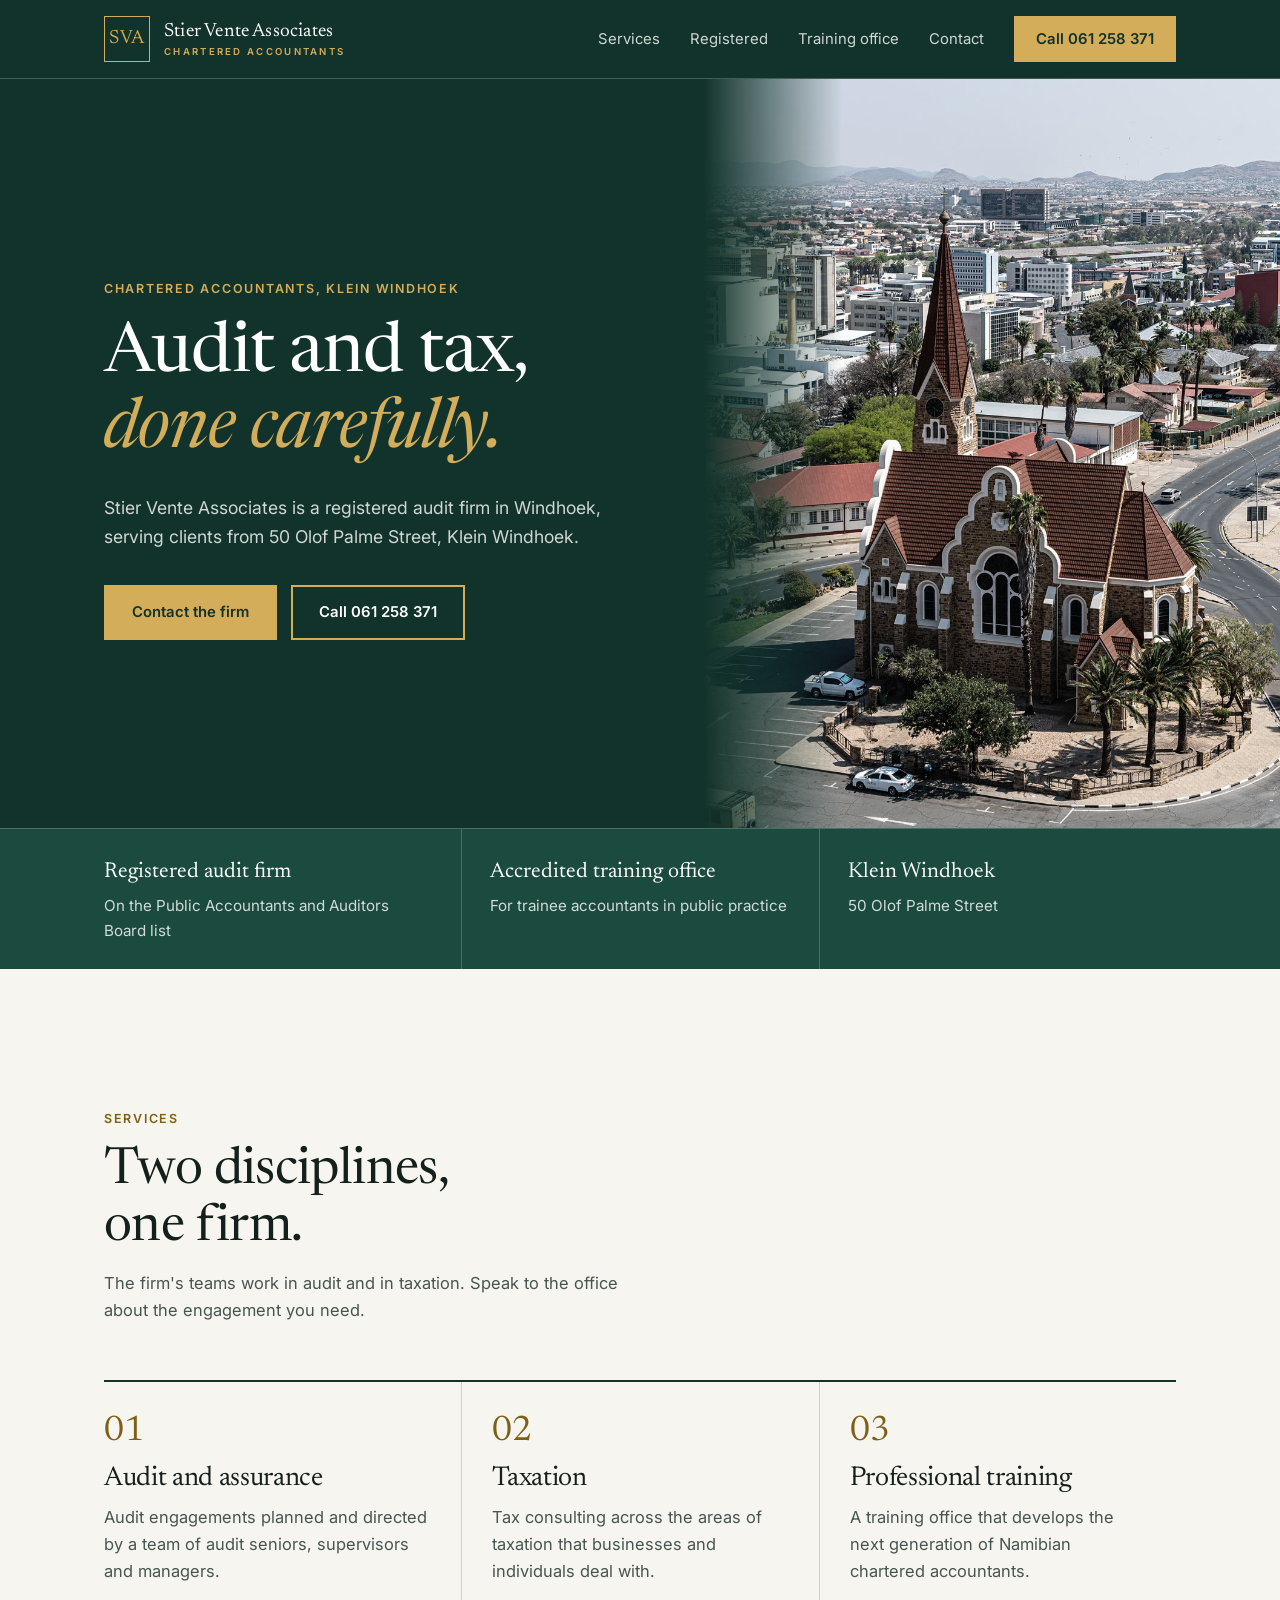
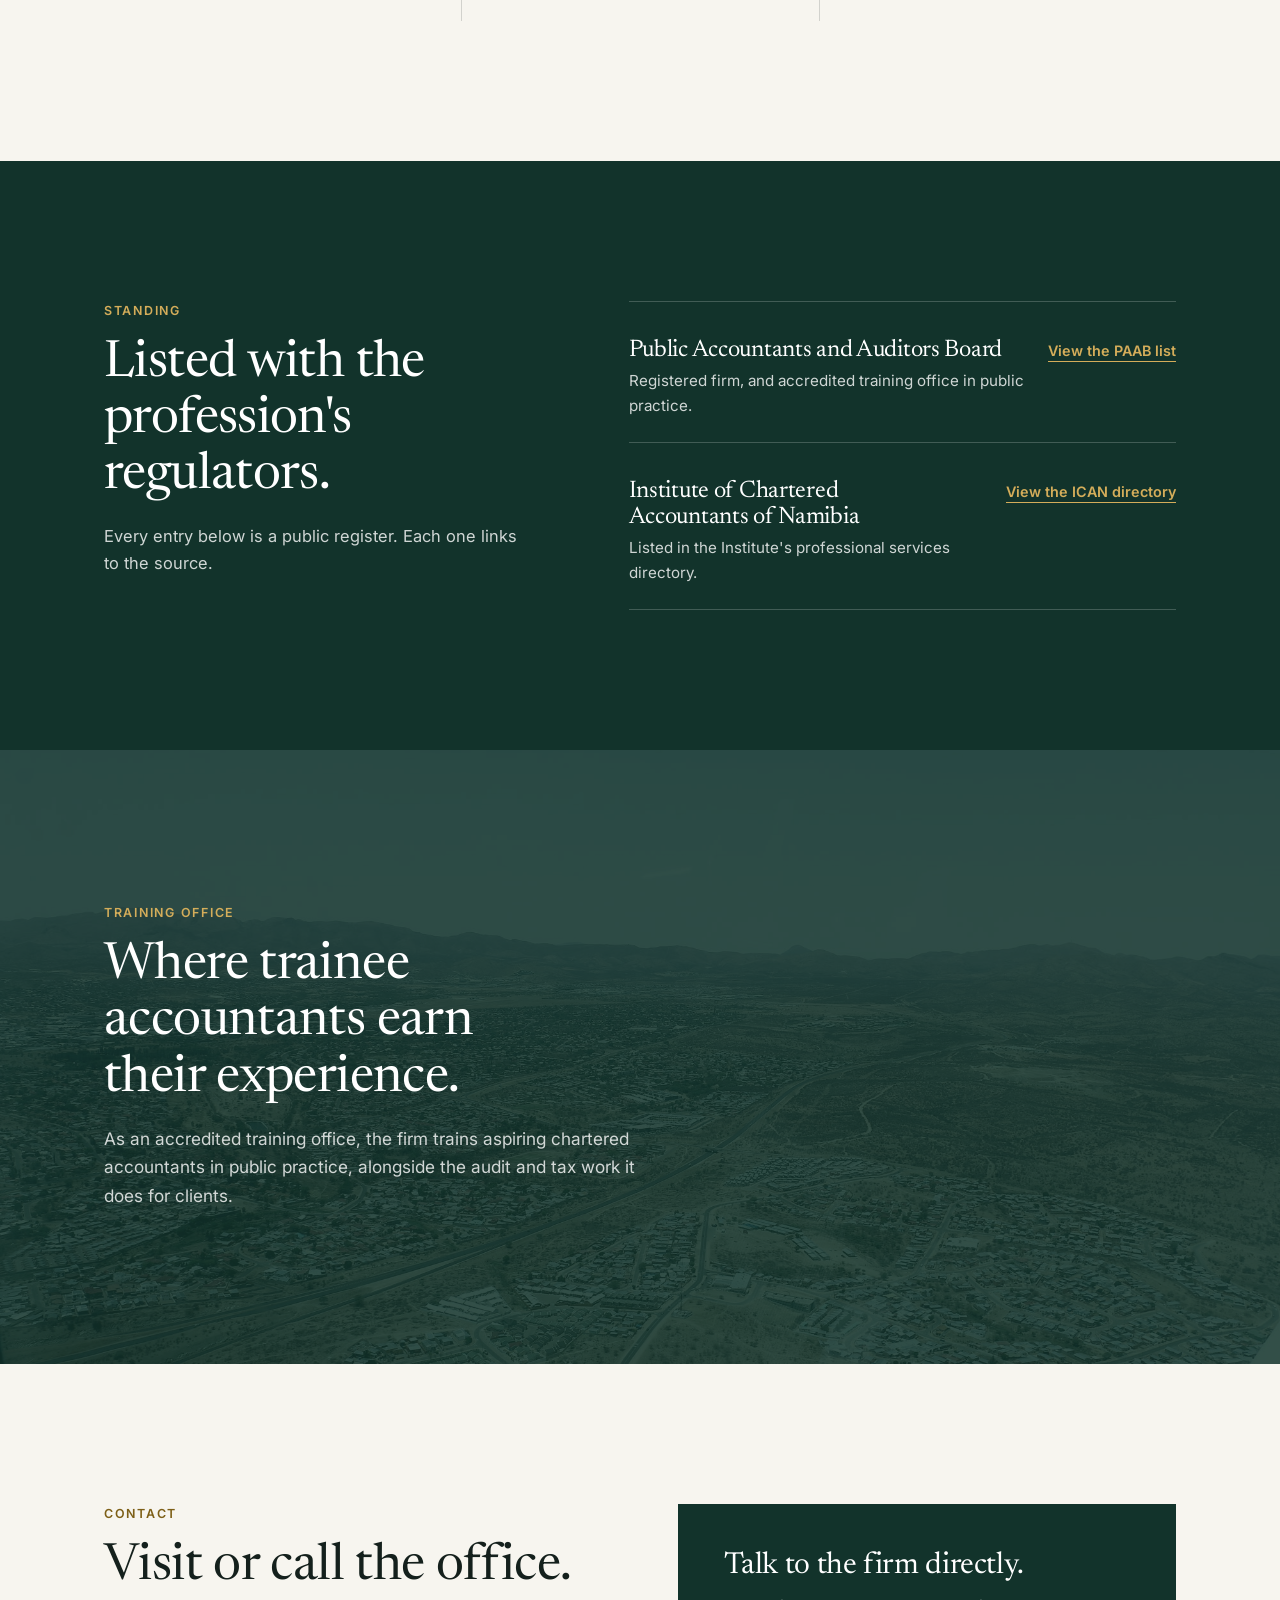
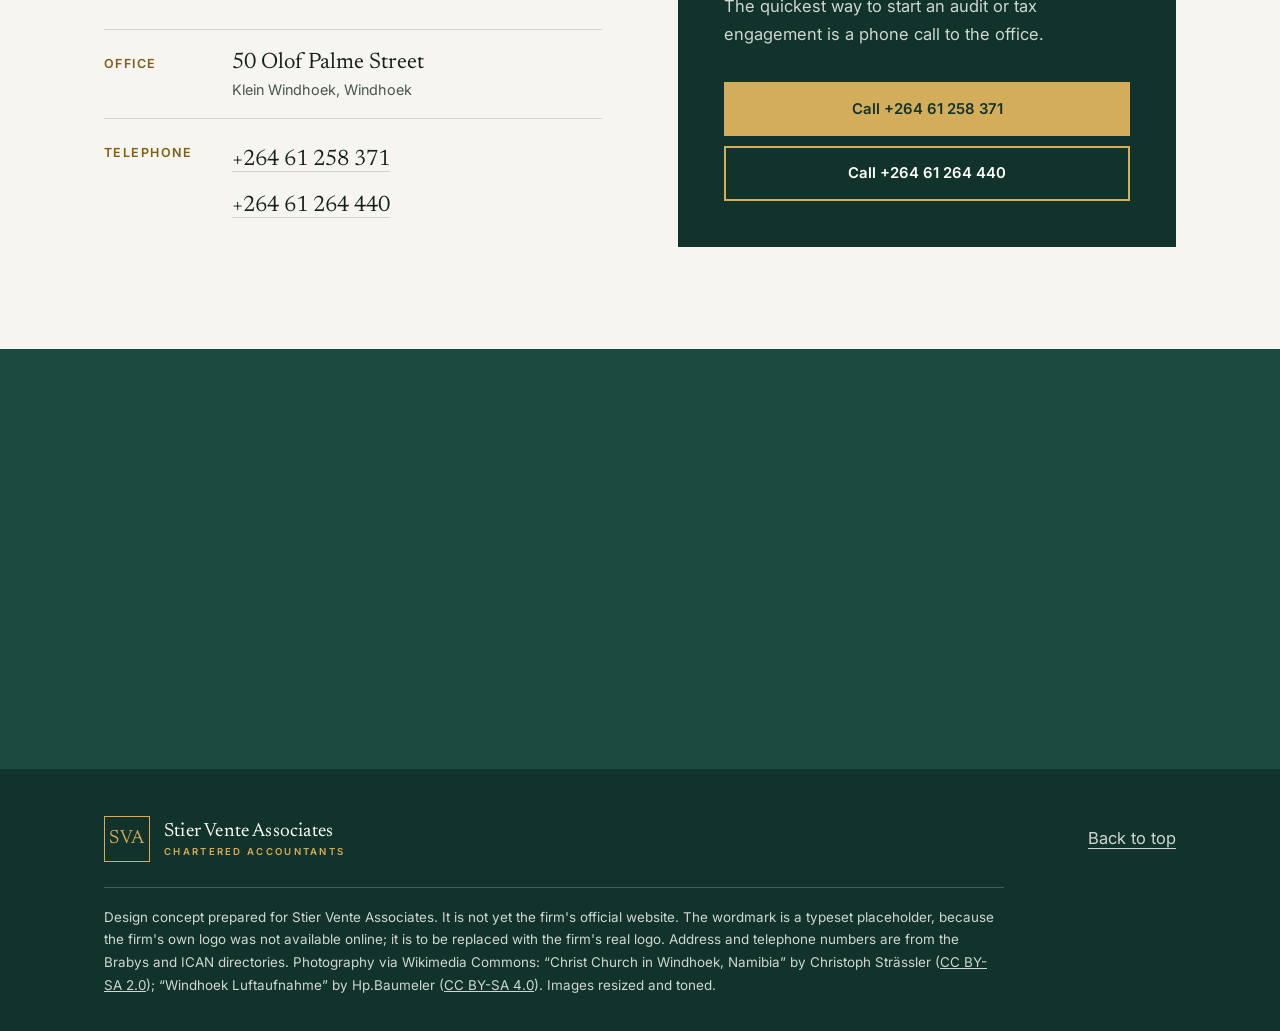
==== index.html @ c13e9cf4 "Stier Vente Associates concept site Co-Authored-By: Claude Sonnet 5.5 <noreply@anthropic.com>" ====
<!doctype html>
<html lang="en">
<head>
<meta charset="utf-8">
<meta name="viewport" content="width=device-width, initial-scale=1">
<meta name="robots" content="noindex, nofollow">
<title>Stier Vente Associates | Chartered Accountants, Windhoek</title>
<meta name="description" content="Stier Vente Associates Chartered Accountants: audit, tax and an accredited training office, at 50 Olof Palme Street, Klein Windhoek.">
<meta name="theme-color" content="#12332b">
<link rel="icon" type="image/svg+xml" href="assets/favicon.svg">
<link rel="preconnect" href="https://fonts.googleapis.com">
<link rel="preconnect" href="https://fonts.gstatic.com" crossorigin>
<link href="https://fonts.googleapis.com/css2?family=Newsreader:ital,opsz,wght@0,6..72,400;0,6..72,500;1,6..72,400&family=Inter:wght@400;500;600&display=swap" rel="stylesheet">
<style>
:root{
  /* Deep green and brass on ivory: the quiet register of an audit practice, distinct from the navy used for law firms. */
  --green:#12332b; --green-2:#1b4a3f; --brass:#d4ad5a; --brass-d:#7d5f17; --ivory:#f7f5ef; --white:#fff; --ink:#14201c; --slate:#475550;
  --line:rgba(255,255,255,.2); --line-d:rgba(20,32,28,.16); --mute:rgba(255,255,255,.8);
  --serif:"Newsreader",Georgia,"Times New Roman",serif;
  --sans:"Inter",system-ui,-apple-system,"Segoe UI",sans-serif;
  --pad:clamp(20px,5vw,72px); --max:1200px;
}
*{box-sizing:border-box;margin:0;padding:0}
html{scroll-behavior:smooth;-webkit-text-size-adjust:100%}
body{font-family:var(--sans);background:var(--ivory);color:var(--ink);line-height:1.65;font-size:16.5px;overflow-x:hidden;-webkit-font-smoothing:antialiased}
img{display:block;max-width:100%}
a{color:inherit;text-decoration:none}
button{font:inherit;color:inherit;background:none;border:0;cursor:pointer}
::selection{background:var(--brass);color:var(--green)}
:focus-visible{outline:3px solid var(--brass);outline-offset:3px}
.wrap{max-width:var(--max);margin:0 auto;padding:0 var(--pad)}
h1,h2,h3{font-family:var(--serif);font-weight:400;line-height:1.1;letter-spacing:-.012em;text-wrap:balance}
h2{font-size:clamp(2rem,4.2vw,3.2rem)}
.eyebrow{font-size:.78rem;letter-spacing:.14em;text-transform:uppercase;font-weight:600;color:var(--brass-d)}
.dark .eyebrow{color:var(--brass)}
.skip{position:absolute;left:-999px;top:0;background:var(--white);color:var(--green);padding:12px 18px;z-index:300}
.skip:focus{left:12px;top:12px}
.btn{display:inline-flex;align-items:center;justify-content:center;min-height:48px;padding:13px 26px;font-weight:600;font-size:.93rem;border:2px solid var(--brass);transition:background .25s,color .25s,border-color .25s}
.btn.fill{background:var(--brass);color:var(--green)}
.btn.fill:hover{background:var(--white);border-color:var(--white)}
.btn.ghost{color:var(--white)}
.btn.ghost:hover{background:var(--brass);color:var(--green)}
.btn:active{transform:translateY(1px)}

/* wordmark: set in type, a placeholder until the firm supplies its own logo */
.mark{display:flex;align-items:center;gap:14px;min-width:0}
.mono{flex:none;width:46px;height:46px;display:grid;place-items:center;border:1.5px solid var(--brass);color:var(--brass);font-family:var(--serif);font-size:1.2rem;letter-spacing:.04em}
.mark .nm{font-family:var(--serif);color:var(--white);font-size:1.2rem;line-height:1.1;letter-spacing:.01em}
.mark .nm small{display:block;font:600 .6rem var(--sans);letter-spacing:.24em;color:var(--brass);margin-top:4px;text-transform:uppercase}

header{position:fixed;inset:0 0 auto 0;z-index:100;background:var(--green);border-bottom:1px solid var(--line);transition:transform .35s}
header.hide{transform:translateY(-100%)}
.nav{display:flex;align-items:center;justify-content:space-between;height:78px;gap:24px}
.links{display:flex;gap:30px;align-items:center}
.links a{color:var(--mute);font-size:.93rem;padding:12px 0;text-decoration:underline transparent 2px;text-underline-offset:8px;transition:color .25s,text-decoration-color .25s}
.links a:hover{color:var(--white);text-decoration-color:var(--brass)}
.links .btn{color:var(--green);min-height:44px;padding:9px 20px;text-decoration:none;background:var(--brass)}
.links .btn:hover{background:var(--white);border-color:var(--white);color:var(--green)}
#burger{display:none;width:48px;height:48px;position:relative}
#burger i{position:absolute;left:12px;right:12px;height:2px;background:var(--white);transition:transform .3s,top .3s}
#burger i:first-child{top:18px}#burger i:last-child{top:28px}
.open #burger i:first-child{top:23px;transform:rotate(45deg)}
.open #burger i:last-child{top:23px;transform:rotate(-45deg)}

/* hero */
.hero{background:var(--green);color:var(--white);display:grid;grid-template-columns:1.1fr .9fr;min-height:92svh;padding-top:78px}
.hero .copy{padding:clamp(48px,8vw,110px) clamp(24px,5vw,72px) clamp(48px,7vw,90px) max(var(--pad),calc((100vw - var(--max))/2 + var(--pad)));display:flex;flex-direction:column;justify-content:center}
.hero h1{font-size:clamp(2.5rem,5.4vw,4.8rem);max-width:13ch;margin:18px 0 24px}
.hero h1 em{font-style:italic;color:var(--brass)}
.hero p.lead{max-width:520px;color:var(--mute);font-size:1.1rem}
.cta{display:flex;gap:14px;flex-wrap:wrap;margin-top:34px}
.hero .pic{position:relative;min-height:340px}
.hero .pic img{position:absolute;inset:0;width:100%;height:100%;object-fit:cover;object-position:50% 40%;filter:saturate(.6)}
.hero .pic::after{content:"";position:absolute;inset:0;background:linear-gradient(90deg,var(--green) 0,rgba(18,51,43,0) 24%)}

/* facts strip */
.facts{background:var(--green-2);color:var(--white);border-top:1px solid var(--line)}
.facts ul{list-style:none;display:grid;grid-template-columns:repeat(3,1fr)}
.facts li{padding:26px 28px 26px 0;font-size:.95rem;color:var(--mute)}
.facts li+li{padding-left:28px;border-left:1px solid var(--line)}
.facts b{display:block;font-family:var(--serif);font-weight:400;font-size:1.35rem;color:var(--white);margin-bottom:2px}

/* services */
.services{padding:clamp(80px,11vw,140px) 0;background:var(--ivory)}
.services h2{margin:14px 0 14px;max-width:18ch}
.services .sub{color:var(--slate);max-width:560px}
.svc{display:grid;grid-template-columns:repeat(3,1fr);margin-top:56px;border-top:2px solid var(--green)}
.svc article{padding:32px 30px 36px 0}
.svc article+article{padding-left:30px;border-left:1px solid var(--line-d)}
.svc .n{font-family:var(--serif);font-size:2.2rem;line-height:1;color:var(--brass-d)}
.svc h3{font-size:1.7rem;margin:14px 0 10px}
.svc p{color:var(--slate)}

/* registered */
.reg{background:var(--green);color:var(--white);padding:clamp(80px,11vw,140px) 0}
.reg .grid{display:grid;grid-template-columns:.9fr 1.1fr;gap:clamp(32px,6vw,96px);align-items:start}
.reg h2{margin:14px 0 18px}
.reg .lede{color:var(--mute);max-width:430px}
.reg ul{list-style:none;border-top:1px solid var(--line)}
.reg li{display:grid;grid-template-columns:1fr auto;gap:18px;padding:24px 0;border-bottom:1px solid var(--line);align-items:baseline}
.reg li h3{font-size:1.5rem}
.reg li p{color:var(--mute);font-size:.95rem;margin-top:4px}
.reg li a{color:var(--brass);font-weight:600;font-size:.9rem;text-decoration:underline;text-underline-offset:5px;padding:13px 0;white-space:nowrap}
.reg li a:hover{color:var(--white)}

/* training */
.train{position:relative;overflow:hidden;color:var(--white);padding:clamp(90px,12vw,170px) 0}
.train>img{position:absolute;inset:0;width:100%;height:100%;object-fit:cover;filter:saturate(.45)}
.train::before{content:"";position:absolute;inset:0;z-index:1;background:rgba(18,51,43,.86)}
.train .wrap{position:relative;z-index:2}
.train h2{margin:14px 0 18px;max-width:17ch}
.train p.t{color:var(--mute);max-width:560px;font-size:1.08rem}

/* contact */
.contact{padding:clamp(80px,11vw,140px) 0 0;background:var(--ivory)}
.contact .grid{display:grid;grid-template-columns:1fr 1fr;gap:clamp(32px,6vw,96px);align-items:start}
.contact h2{margin:14px 0 34px}
.dl div{display:grid;grid-template-columns:110px 1fr;gap:18px;padding:18px 0;border-top:1px solid var(--line-d)}
.dl dt{font-size:.78rem;letter-spacing:.12em;text-transform:uppercase;font-weight:600;color:var(--brass-d);padding-top:6px}
.dl dd{font-family:var(--serif);font-size:1.4rem;line-height:1.35}
.dl dd a{text-decoration:underline var(--line-d) 1px;text-underline-offset:6px;display:inline-block;padding:8px 0}
.dl dd a:hover{text-decoration-color:var(--brass-d)}
.dl dd small{display:block;font-family:var(--sans);font-size:.9rem;color:var(--slate);margin-top:2px}
.callbox{background:var(--green);color:var(--white);padding:clamp(28px,3.6vw,48px)}
.callbox h3{font-size:1.9rem;margin-bottom:10px}
.callbox p{color:var(--mute);margin-bottom:24px}
.callbox .btn{width:100%;margin-top:10px}
.map{margin-top:clamp(64px,8vw,110px);background:var(--green-2)}
.map iframe{display:block;width:100%;height:420px;border:0}

footer{background:var(--green);color:var(--mute);padding:44px 0 34px}
.fb{display:flex;justify-content:space-between;align-items:center;gap:24px;flex-wrap:wrap}
.fb a.top{text-decoration:underline;text-underline-offset:4px;padding:12px 0}
.fb a.top:hover{color:var(--brass)}
.credits{font-size:.84rem;margin-top:22px;line-height:1.7;max-width:900px;border-top:1px solid var(--line);padding-top:18px}
.credits a{text-decoration:underline}

@media (max-width:1000px){.svc{grid-template-columns:1fr}.svc article{padding:28px 0}.svc article+article{padding-left:0;border-left:0;border-top:1px solid var(--line-d)}}
@media (max-width:900px){
  #burger{display:block;z-index:2}
  .links{position:fixed;inset:0;background:var(--green);flex-direction:column;justify-content:center;gap:20px;visibility:hidden;opacity:0;transition:opacity .25s,visibility 0s .25s}
  .open .links{visibility:visible;opacity:1;transition:opacity .25s}
  .links a{font-family:var(--serif);font-size:1.9rem;color:var(--white)}
  .links .btn{font-family:var(--sans);font-size:1rem;margin-top:12px}
  .hero{grid-template-columns:1fr;min-height:0}
  .hero .copy{padding:40px var(--pad) 56px}
  .hero .pic{min-height:280px;order:-1}
  .hero .pic::after{background:linear-gradient(0deg,var(--green) 0,rgba(18,51,43,0) 40%)}
  .facts ul{grid-template-columns:1fr}
  .facts li,.facts li+li{padding:18px 0;border-left:0}
  .facts li+li{border-top:1px solid var(--line)}
  .reg .grid,.contact .grid{grid-template-columns:1fr}
  .dl div{grid-template-columns:1fr;gap:4px}
  .reg li{grid-template-columns:1fr;gap:6px}
}
@media (max-width:560px){.mark .nm{font-size:1.02rem}}
@media (prefers-reduced-motion:reduce){*,*::before,*::after{transition-duration:.01ms!important;scroll-behavior:auto!important}}
</style>
</head>
<body>
<a class="skip" href="#main">Skip to content</a>

<header id="hdr">
  <div class="wrap nav">
    <a href="#top" class="mark" aria-label="Stier Vente Associates, back to top">
      <span class="mono" aria-hidden="true">SVA</span>
      <span class="nm">Stier Vente Associates<small>Chartered Accountants</small></span>
    </a>
    <nav class="links" id="links" aria-label="Main">
      <a href="#services">Services</a>
      <a href="#registered">Registered</a>
      <a href="#training">Training office</a>
      <a href="#contact">Contact</a>
      <a href="tel:+26461258371" class="btn">Call 061 258 371</a>
    </nav>
    <button id="burger" aria-label="Menu" aria-expanded="false" aria-controls="links"><i></i><i></i></button>
  </div>
</header>

<main id="main">

<section class="hero dark" id="top">
  <div class="copy">
    <p class="eyebrow">Chartered Accountants, Klein Windhoek</p>
    <h1>Audit and tax, <em>done carefully.</em></h1>
    <p class="lead">Stier Vente Associates is a registered audit firm in Windhoek, serving clients from 50 Olof Palme Street, Klein Windhoek.</p>
    <div class="cta">
      <a href="#contact" class="btn fill">Contact the firm</a>
      <a href="tel:+26461258371" class="btn ghost">Call 061 258 371</a>
    </div>
  </div>
  <div class="pic"><img src="assets/hero.jpg" width="2200" height="1238" fetchpriority="high" alt="Aerial view of the Christuskirche and central Windhoek"></div>
</section>

<section class="facts" aria-label="At a glance">
  <div class="wrap">
    <ul>
      <li><b>Registered audit firm</b>On the Public Accountants and Auditors Board list</li>
      <li><b>Accredited training office</b>For trainee accountants in public practice</li>
      <li><b>Klein Windhoek</b>50 Olof Palme Street</li>
    </ul>
  </div>
</section>

<section class="services" id="services">
  <div class="wrap">
    <p class="eyebrow">Services</p>
    <h2>Two disciplines, one firm.</h2>
    <p class="sub">The firm's teams work in audit and in taxation. Speak to the office about the engagement you need.</p>
    <div class="svc">
      <article><span class="n">01</span><h3>Audit and assurance</h3><p>Audit engagements planned and directed by a team of audit seniors, supervisors and managers.</p></article>
      <article><span class="n">02</span><h3>Taxation</h3><p>Tax consulting across the areas of taxation that businesses and individuals deal with.</p></article>
      <article><span class="n">03</span><h3>Professional training</h3><p>A training office that develops the next generation of Namibian chartered accountants.</p></article>
    </div>
  </div>
</section>

<section class="reg dark" id="registered">
  <div class="wrap grid">
    <div>
      <p class="eyebrow">Standing</p>
      <h2>Listed with the profession's regulators.</h2>
      <p class="lede">Every entry below is a public register. Each one links to the source.</p>
    </div>
    <ul>
      <li><div><h3>Public Accountants and Auditors Board</h3><p>Registered firm, and accredited training office in public practice.</p></div><a href="https://paab.com.na/page/training-offices" rel="noopener">View the PAAB list</a></li>
      <li><div><h3>Institute of Chartered Accountants of Namibia</h3><p>Listed in the Institute's professional services directory.</p></div><a href="https://ican.com.na/professional-services/" rel="noopener">View the ICAN directory</a></li>
    </ul>
  </div>
</section>

<section class="train dark" id="training">
  <img src="assets/windhoek.jpg" width="2000" height="1333" loading="lazy" alt="Windhoek seen from the air, with the Khomas highlands beyond">
  <div class="wrap">
    <p class="eyebrow">Training office</p>
    <h2>Where trainee accountants earn their experience.</h2>
    <p class="t">As an accredited training office, the firm trains aspiring chartered accountants in public practice, alongside the audit and tax work it does for clients.</p>
  </div>
</section>

<section class="contact" id="contact">
  <div class="wrap grid">
    <div>
      <p class="eyebrow">Contact</p>
      <h2>Visit or call the office.</h2>
      <dl class="dl">
        <div><dt>Office</dt><dd>50 Olof Palme Street<small>Klein Windhoek, Windhoek</small></dd></div>
        <div><dt>Telephone</dt><dd><a href="tel:+26461258371">+264 61 258 371</a><br><a href="tel:+26461264440">+264 61 264 440</a></dd></div>
      </dl>
    </div>
    <div class="callbox">
      <h3>Talk to the firm directly.</h3>
      <p>The quickest way to start an audit or tax engagement is a phone call to the office.</p>
      <a class="btn fill" href="tel:+26461258371">Call +264 61 258 371</a>
      <a class="btn ghost" href="tel:+26461264440">Call +264 61 264 440</a>
    </div>
  </div>
  <div class="map"><iframe title="Map showing 50 Olof Palme Street, Klein Windhoek" width="1200" height="420" loading="lazy" referrerpolicy="no-referrer-when-downgrade" src="https://www.google.com/maps?q=50+Olof+Palme+Street,+Klein+Windhoek,+Namibia&z=16&output=embed"></iframe></div>
</section>

</main>

<footer>
  <div class="wrap">
    <div class="fb">
      <span class="mark"><span class="mono" aria-hidden="true">SVA</span><span class="nm">Stier Vente Associates<small>Chartered Accountants</small></span></span>
      <a class="top" href="#top">Back to top</a>
    </div>
    <p class="credits">Design concept prepared for Stier Vente Associates. It is not yet the firm's official website. The wordmark is a typeset placeholder, because the firm's own logo was not available online; it is to be replaced with the firm's real logo. Address and telephone numbers are from the Brabys and ICAN directories. Photography via Wikimedia Commons: “Christ Church in Windhoek, Namibia” by Christoph Strässler (<a href="https://creativecommons.org/licenses/by-sa/2.0/" rel="noopener">CC BY-SA 2.0</a>); “Windhoek Luftaufnahme” by Hp.Baumeler (<a href="https://creativecommons.org/licenses/by-sa/4.0/" rel="noopener">CC BY-SA 4.0</a>). Images resized and toned.</p>
  </div>
</footer>

<script>
(()=>{
const $=(s,r=document)=>r.querySelector(s), $$=(s,r=document)=>[...r.querySelectorAll(s)];
const hdr=$('#hdr'), burger=$('#burger'); let last=0, tick=false;
const closeMenu=()=>{hdr.classList.remove('open');burger.setAttribute('aria-expanded','false');document.body.style.overflow=''};
burger.addEventListener('click',()=>{const o=hdr.classList.toggle('open');burger.setAttribute('aria-expanded',o);document.body.style.overflow=o?'hidden':''});
$$('#links a').forEach(a=>a.addEventListener('click',closeMenu));
addEventListener('keydown',e=>{if(e.key==='Escape'&&hdr.classList.contains('open')){closeMenu();burger.focus()}});
addEventListener('scroll',()=>{if(tick)return;tick=true;requestAnimationFrame(()=>{const y=scrollY;
  if(!hdr.classList.contains('open')&&!hdr.contains(document.activeElement))hdr.classList.toggle('hide',y>last&&y>500);
  last=y;tick=false})},{passive:true});
hdr.addEventListener('focusin',()=>hdr.classList.remove('hide'));
})();
</script>
</body>
</html>
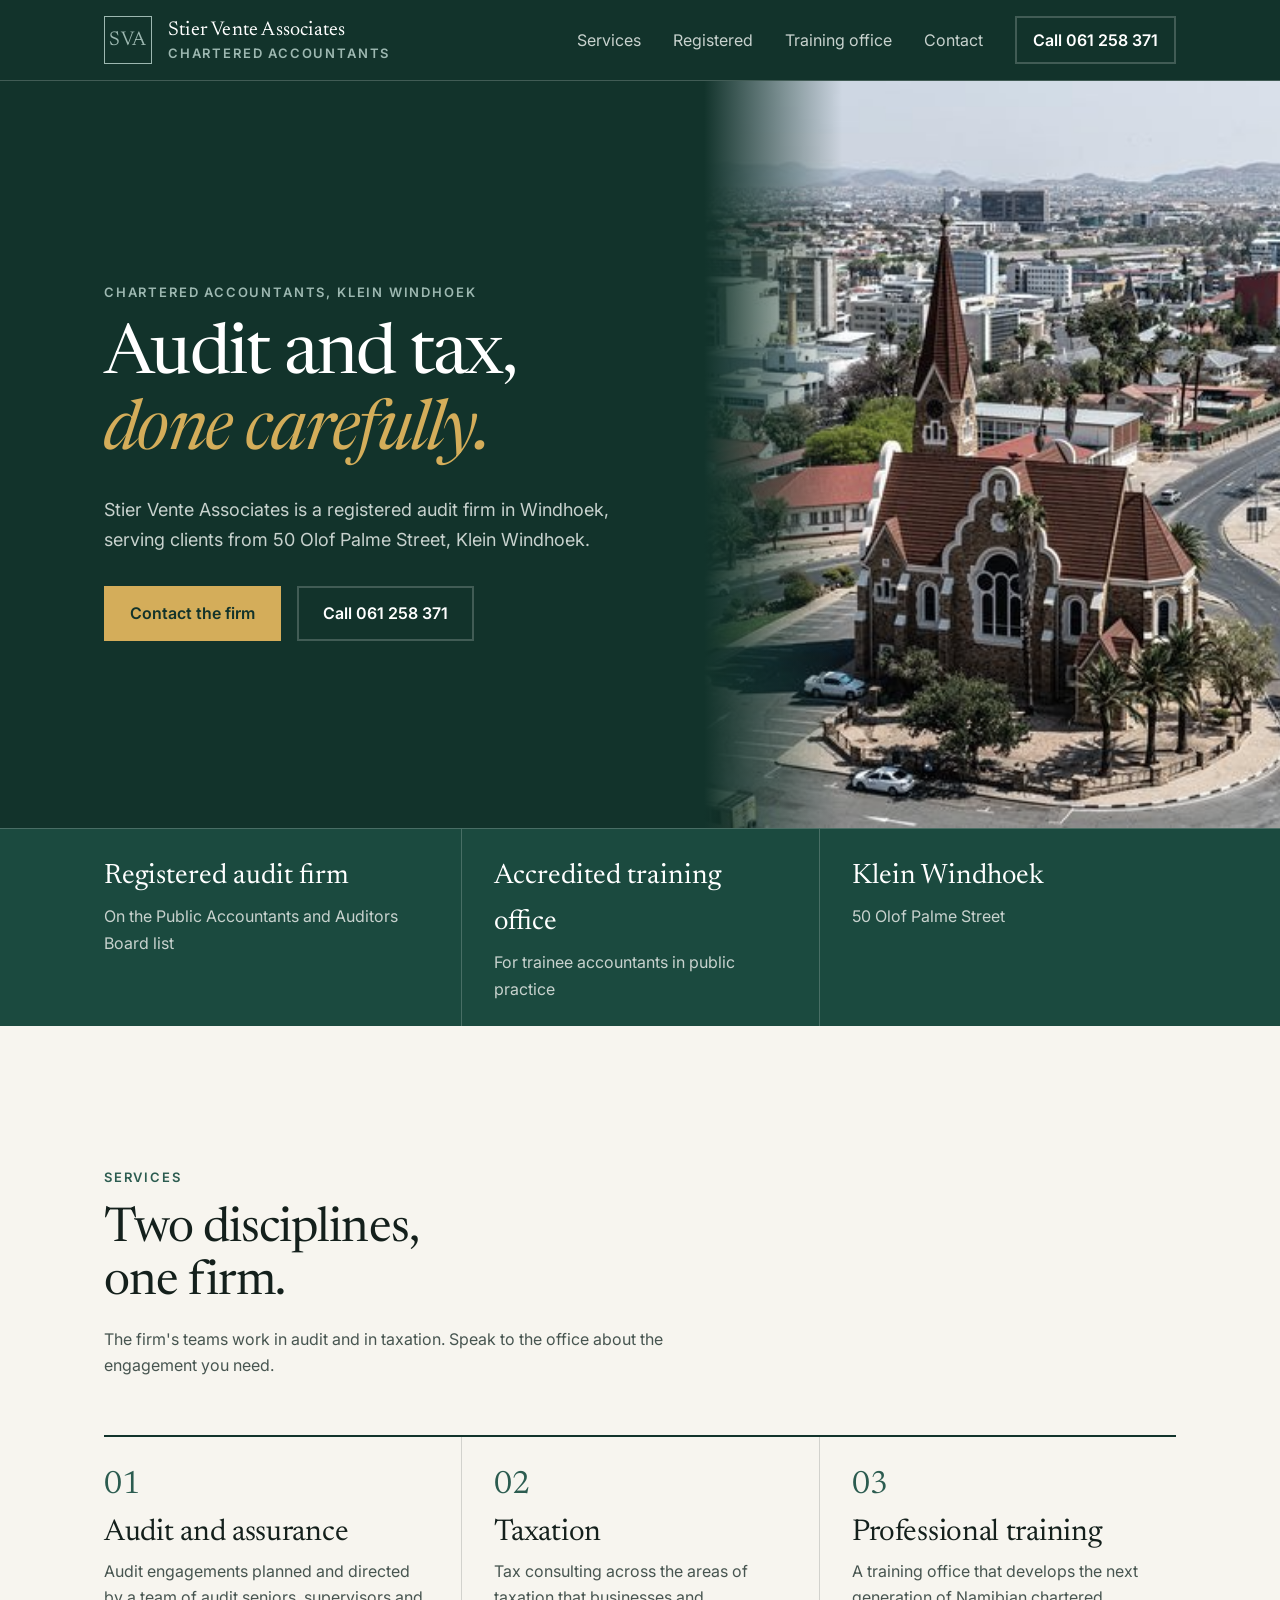
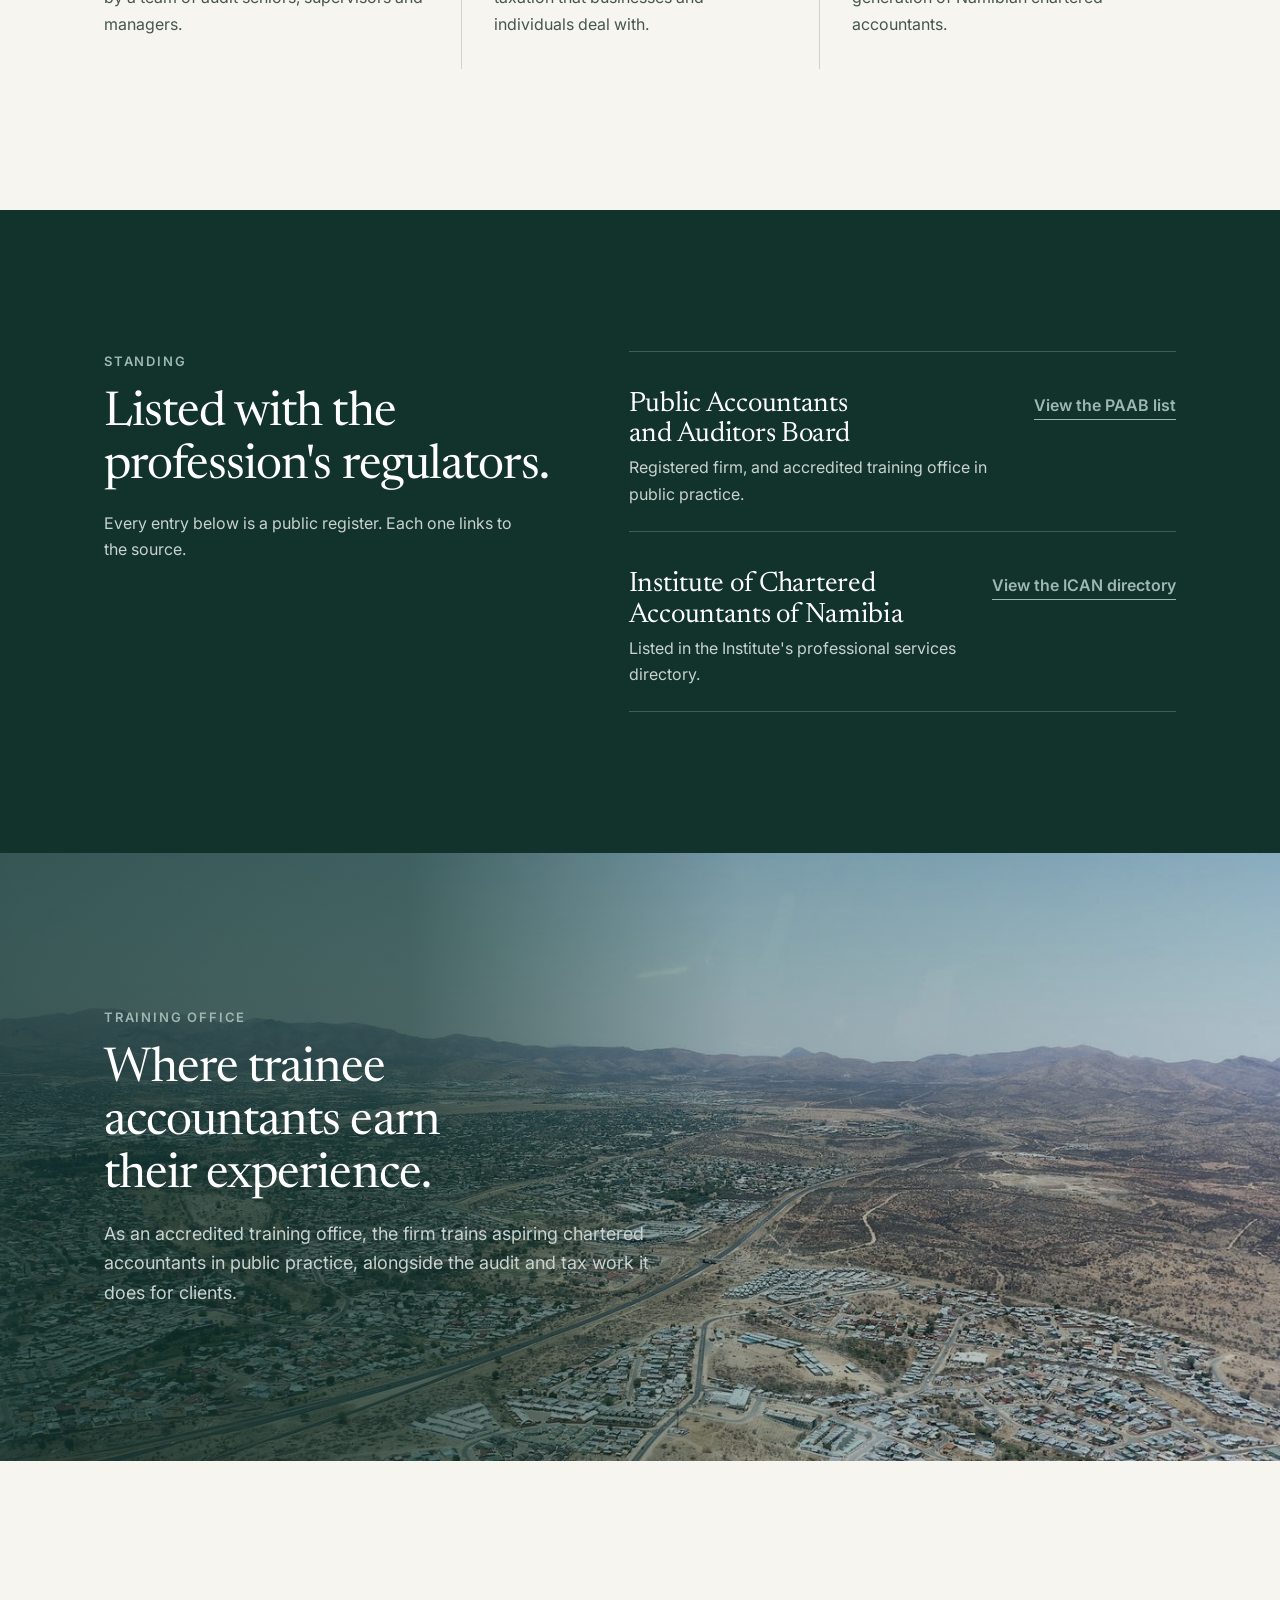
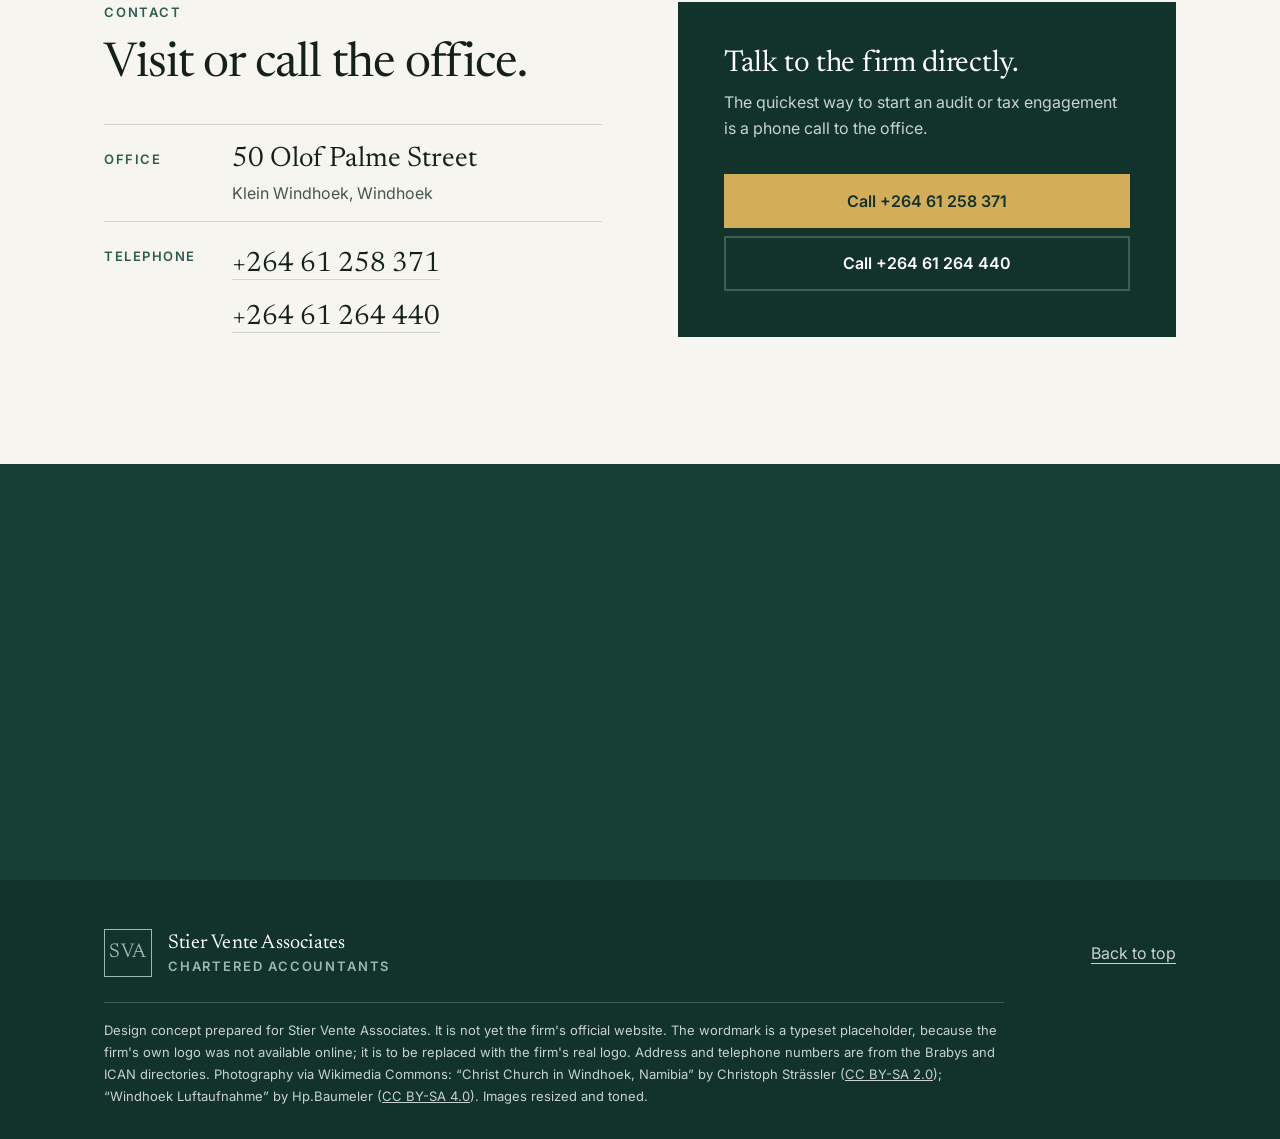
==== commit a72216f8: "Apply design-taste audit fixes to the concept site Recompress the hero and training photographs, tig" ====
--- a/index.html
+++ b/index.html
@@ -14,146 +14,157 @@
 <style>
 :root{
   /* Deep green and brass on ivory: the quiet register of an audit practice, distinct from the navy used for law firms. */
-  --green:#12332b; --green-2:#1b4a3f; --brass:#d4ad5a; --brass-d:#7d5f17; --ivory:#f7f5ef; --white:#fff; --ink:#14201c; --slate:#475550;
-  --line:rgba(255,255,255,.2); --line-d:rgba(20,32,28,.16); --mute:rgba(255,255,255,.8);
+  --green:#12332b; --green-2:#1b4a3f; --green-mid:#2c5c50; --green-soft:#9db8b1;
+  --brass:#d4ad5a; --ivory:#f7f5ef; --white:#fff; --ink:#14201c; --slate:#475550;
+  --line:rgba(255,255,255,.2); --line-d:rgba(20,32,28,.16); --mute:#c8d2ce;
   --serif:"Newsreader",Georgia,"Times New Roman",serif;
   --sans:"Inter",system-ui,-apple-system,"Segoe UI",sans-serif;
-  --pad:clamp(20px,5vw,72px); --max:1200px;
+  --pad:clamp(24px,5vw,72px); --max:1200px;
 }
 *{box-sizing:border-box;margin:0;padding:0}
-html{scroll-behavior:smooth;-webkit-text-size-adjust:100%}
-body{font-family:var(--sans);background:var(--ivory);color:var(--ink);line-height:1.65;font-size:16.5px;overflow-x:hidden;-webkit-font-smoothing:antialiased}
+html{scroll-behavior:smooth;-webkit-text-size-adjust:100%;scroll-padding-top:96px}
+body{font-family:var(--sans);background:var(--ivory);color:var(--ink);line-height:1.65;font-size:16px;overflow-x:hidden;-webkit-font-smoothing:antialiased}
 img{display:block;max-width:100%}
 a{color:inherit;text-decoration:none}
 button{font:inherit;color:inherit;background:none;border:0;cursor:pointer}
 ::selection{background:var(--brass);color:var(--green)}
-:focus-visible{outline:3px solid var(--brass);outline-offset:3px}
+:focus-visible{outline:3px solid var(--ink);outline-offset:3px}
+header :focus-visible,
+.hero :focus-visible,
+.facts :focus-visible,
+.dark :focus-visible,
+.callbox :focus-visible,
+footer :focus-visible{outline-color:var(--brass)}
 .wrap{max-width:var(--max);margin:0 auto;padding:0 var(--pad)}
-h1,h2,h3{font-family:var(--serif);font-weight:400;line-height:1.1;letter-spacing:-.012em;text-wrap:balance}
-h2{font-size:clamp(2rem,4.2vw,3.2rem)}
-.eyebrow{font-size:.78rem;letter-spacing:.14em;text-transform:uppercase;font-weight:600;color:var(--brass-d)}
-.dark .eyebrow{color:var(--brass)}
-.skip{position:absolute;left:-999px;top:0;background:var(--white);color:var(--green);padding:12px 18px;z-index:300}
-.skip:focus{left:12px;top:12px}
-.btn{display:inline-flex;align-items:center;justify-content:center;min-height:48px;padding:13px 26px;font-weight:600;font-size:.93rem;border:2px solid var(--brass);transition:background .25s,color .25s,border-color .25s}
-.btn.fill{background:var(--brass);color:var(--green)}
+h1,h2,h3{font-family:var(--serif);font-weight:400;line-height:1.1;text-wrap:balance}
+h1{letter-spacing:-.025em}
+h2{font-size:clamp(2rem,4vw,3rem);letter-spacing:-.02em}
+h3{font-size:1.875rem;letter-spacing:-.01em}
+.eyebrow{font-size:.8125rem;letter-spacing:.14em;text-transform:uppercase;font-weight:600;color:var(--green-mid)}
+.dark .eyebrow{color:var(--green-soft)}
+.skip{position:absolute;left:-999px;top:0;background:var(--white);color:var(--green);padding:12px 16px;z-index:300}
+.skip:focus{left:16px;top:16px}
+.btn{display:inline-flex;align-items:center;justify-content:center;min-height:48px;padding:12px 24px;font-weight:600;font-size:1rem;border:2px solid var(--line);transition:background .25s,color .25s,border-color .25s}
+.btn.fill{background:var(--brass);color:var(--green);border-color:var(--brass)}
 .btn.fill:hover{background:var(--white);border-color:var(--white)}
-.btn.ghost{color:var(--white)}
-.btn.ghost:hover{background:var(--brass);color:var(--green)}
+.btn.ghost{color:var(--white);border-color:var(--line)}
+.btn.ghost:hover{background:var(--white);color:var(--green);border-color:var(--white)}
 .btn:active{transform:translateY(1px)}
 
 /* wordmark: set in type, a placeholder until the firm supplies its own logo */
-.mark{display:flex;align-items:center;gap:14px;min-width:0}
-.mono{flex:none;width:46px;height:46px;display:grid;place-items:center;border:1.5px solid var(--brass);color:var(--brass);font-family:var(--serif);font-size:1.2rem;letter-spacing:.04em}
-.mark .nm{font-family:var(--serif);color:var(--white);font-size:1.2rem;line-height:1.1;letter-spacing:.01em}
-.mark .nm small{display:block;font:600 .6rem var(--sans);letter-spacing:.24em;color:var(--brass);margin-top:4px;text-transform:uppercase}
-
-header{position:fixed;inset:0 0 auto 0;z-index:100;background:var(--green);border-bottom:1px solid var(--line);transition:transform .35s}
-header.hide{transform:translateY(-100%)}
-.nav{display:flex;align-items:center;justify-content:space-between;height:78px;gap:24px}
-.links{display:flex;gap:30px;align-items:center}
-.links a{color:var(--mute);font-size:.93rem;padding:12px 0;text-decoration:underline transparent 2px;text-underline-offset:8px;transition:color .25s,text-decoration-color .25s}
-.links a:hover{color:var(--white);text-decoration-color:var(--brass)}
-.links .btn{color:var(--green);min-height:44px;padding:9px 20px;text-decoration:none;background:var(--brass)}
+.mark{display:flex;align-items:center;gap:16px;min-width:0}
+.mono{flex:none;width:48px;height:48px;display:grid;place-items:center;border:1.5px solid var(--green-soft);color:var(--green-soft);font-family:var(--serif);font-size:1.25rem;letter-spacing:.04em}
+.mark .nm{font-family:var(--serif);color:var(--white);font-size:1.25rem;line-height:1.1;letter-spacing:.01em}
+.mark .nm small{display:block;font:600 .8125rem var(--sans);letter-spacing:.14em;color:var(--green-soft);margin-top:4px;text-transform:uppercase}
+
+header{position:fixed;top:0;left:0;right:0;z-index:100;background:var(--green);border-bottom:1px solid var(--line);transition:top .35s}
+header.hide{top:-81px}
+.nav{display:flex;align-items:center;justify-content:space-between;height:80px;gap:24px}
+.links{display:flex;gap:32px;align-items:center}
+.links a{color:var(--mute);font-size:1rem;padding:12px 0;text-decoration:underline transparent 2px;text-underline-offset:8px;transition:color .25s,text-decoration-color .25s}
+.links a:hover{color:var(--white);text-decoration-color:var(--white)}
+.links .btn{color:var(--white);min-height:48px;padding:8px 16px;text-decoration:none;background:transparent;border-color:var(--line)}
 .links .btn:hover{background:var(--white);border-color:var(--white);color:var(--green)}
-#burger{display:none;width:48px;height:48px;position:relative}
+#burger{display:none;width:48px;height:48px;position:relative;z-index:2}
 #burger i{position:absolute;left:12px;right:12px;height:2px;background:var(--white);transition:transform .3s,top .3s}
 #burger i:first-child{top:18px}#burger i:last-child{top:28px}
 .open #burger i:first-child{top:23px;transform:rotate(45deg)}
 .open #burger i:last-child{top:23px;transform:rotate(-45deg)}
 
 /* hero */
-.hero{background:var(--green);color:var(--white);display:grid;grid-template-columns:1.1fr .9fr;min-height:92svh;padding-top:78px}
-.hero .copy{padding:clamp(48px,8vw,110px) clamp(24px,5vw,72px) clamp(48px,7vw,90px) max(var(--pad),calc((100vw - var(--max))/2 + var(--pad)));display:flex;flex-direction:column;justify-content:center}
-.hero h1{font-size:clamp(2.5rem,5.4vw,4.8rem);max-width:13ch;margin:18px 0 24px}
+.hero{background:var(--green);color:var(--white);display:grid;grid-template-columns:1.1fr .9fr;min-height:92svh;padding-top:80px}
+.hero .copy{padding:clamp(48px,8vw,112px) clamp(24px,5vw,72px) clamp(48px,7vw,88px) max(var(--pad),calc((100vw - var(--max))/2 + var(--pad)));display:flex;flex-direction:column;justify-content:center}
+.hero h1{font-size:clamp(3rem,5.4vw,4.5rem);max-width:13ch;margin:16px 0 24px}
 .hero h1 em{font-style:italic;color:var(--brass)}
-.hero p.lead{max-width:520px;color:var(--mute);font-size:1.1rem}
-.cta{display:flex;gap:14px;flex-wrap:wrap;margin-top:34px}
-.hero .pic{position:relative;min-height:340px}
+.hero p.lead{max-width:520px;color:var(--mute);font-size:1.125rem}
+.cta{display:flex;gap:16px;flex-wrap:wrap;margin-top:32px}
+.hero .pic{position:relative;min-height:336px}
 .hero .pic img{position:absolute;inset:0;width:100%;height:100%;object-fit:cover;object-position:50% 40%;filter:saturate(.6)}
 .hero .pic::after{content:"";position:absolute;inset:0;background:linear-gradient(90deg,var(--green) 0,rgba(18,51,43,0) 24%)}
 
 /* facts strip */
 .facts{background:var(--green-2);color:var(--white);border-top:1px solid var(--line)}
 .facts ul{list-style:none;display:grid;grid-template-columns:repeat(3,1fr)}
-.facts li{padding:26px 28px 26px 0;font-size:.95rem;color:var(--mute)}
-.facts li+li{padding-left:28px;border-left:1px solid var(--line)}
-.facts b{display:block;font-family:var(--serif);font-weight:400;font-size:1.35rem;color:var(--white);margin-bottom:2px}
+.facts li{padding:24px 32px 24px 0;font-size:1rem;color:var(--mute)}
+.facts li+li{padding-left:32px;border-left:1px solid var(--line)}
+.facts b{display:block;font-family:var(--serif);font-weight:400;font-size:1.75rem;color:var(--white);margin-bottom:4px}
 
 /* services */
-.services{padding:clamp(80px,11vw,140px) 0;background:var(--ivory)}
-.services h2{margin:14px 0 14px;max-width:18ch}
+.services{padding:clamp(80px,11vw,144px) 0;background:var(--ivory)}
+.services h2{margin:16px 0;max-width:18ch}
 .services .sub{color:var(--slate);max-width:560px}
 .svc{display:grid;grid-template-columns:repeat(3,1fr);margin-top:56px;border-top:2px solid var(--green)}
-.svc article{padding:32px 30px 36px 0}
-.svc article+article{padding-left:30px;border-left:1px solid var(--line-d)}
-.svc .n{font-family:var(--serif);font-size:2.2rem;line-height:1;color:var(--brass-d)}
-.svc h3{font-size:1.7rem;margin:14px 0 10px}
+.svc article{padding:32px 32px 32px 0}
+.svc article+article{padding-left:32px;border-left:1px solid var(--line-d)}
+.svc .n{font-family:var(--serif);font-size:2rem;line-height:1;color:var(--green-mid)}
+.svc h3{margin:16px 0 8px}
 .svc p{color:var(--slate)}
 
 /* registered */
-.reg{background:var(--green);color:var(--white);padding:clamp(80px,11vw,140px) 0}
+.reg{background:var(--green);color:var(--white);padding:clamp(80px,11vw,144px) 0}
 .reg .grid{display:grid;grid-template-columns:.9fr 1.1fr;gap:clamp(32px,6vw,96px);align-items:start}
-.reg h2{margin:14px 0 18px}
-.reg .lede{color:var(--mute);max-width:430px}
+.reg h2{margin:16px 0}
+.reg .lede{color:var(--mute);max-width:432px}
 .reg ul{list-style:none;border-top:1px solid var(--line)}
-.reg li{display:grid;grid-template-columns:1fr auto;gap:18px;padding:24px 0;border-bottom:1px solid var(--line);align-items:baseline}
-.reg li h3{font-size:1.5rem}
-.reg li p{color:var(--mute);font-size:.95rem;margin-top:4px}
-.reg li a{color:var(--brass);font-weight:600;font-size:.9rem;text-decoration:underline;text-underline-offset:5px;padding:13px 0;white-space:nowrap}
-.reg li a:hover{color:var(--white)}
+.reg li{display:grid;grid-template-columns:1fr auto;gap:16px;padding:24px 0;border-bottom:1px solid var(--line);align-items:baseline}
+.reg li h3{font-size:1.75rem}
+.reg li p{color:var(--mute);font-size:1rem;margin-top:4px}
+.reg li a{color:var(--green-soft);font-weight:600;font-size:1rem;text-decoration:underline;text-underline-offset:8px;padding:16px 0;white-space:nowrap}
+.reg li a:hover{color:var(--brass)}
 
 /* training */
-.train{position:relative;overflow:hidden;color:var(--white);padding:clamp(90px,12vw,170px) 0}
-.train>img{position:absolute;inset:0;width:100%;height:100%;object-fit:cover;filter:saturate(.45)}
-.train::before{content:"";position:absolute;inset:0;z-index:1;background:rgba(18,51,43,.86)}
+.train{position:relative;overflow:hidden;color:var(--white);padding:clamp(96px,12vw,168px) 0}
+.train>img{position:absolute;inset:0;width:100%;height:100%;object-fit:cover;object-position:50% 60%;filter:saturate(.6)}
+.train::before{content:"";position:absolute;inset:0;z-index:1;background:linear-gradient(90deg,rgba(18,51,43,.78) 0%,rgba(18,51,43,.72) 32%,rgba(18,51,43,.35) 58%,rgba(18,51,43,.22) 100%)}
 .train .wrap{position:relative;z-index:2}
-.train h2{margin:14px 0 18px;max-width:17ch}
-.train p.t{color:var(--mute);max-width:560px;font-size:1.08rem}
+.train h2{margin:16px 0;max-width:17ch}
+.train p.t{color:var(--mute);max-width:560px;font-size:1.125rem}
 
 /* contact */
-.contact{padding:clamp(80px,11vw,140px) 0 0;background:var(--ivory)}
+.contact{padding:clamp(80px,11vw,144px) 0 0;background:var(--ivory)}
 .contact .grid{display:grid;grid-template-columns:1fr 1fr;gap:clamp(32px,6vw,96px);align-items:start}
-.contact h2{margin:14px 0 34px}
-.dl div{display:grid;grid-template-columns:110px 1fr;gap:18px;padding:18px 0;border-top:1px solid var(--line-d)}
-.dl dt{font-size:.78rem;letter-spacing:.12em;text-transform:uppercase;font-weight:600;color:var(--brass-d);padding-top:6px}
-.dl dd{font-family:var(--serif);font-size:1.4rem;line-height:1.35}
-.dl dd a{text-decoration:underline var(--line-d) 1px;text-underline-offset:6px;display:inline-block;padding:8px 0}
-.dl dd a:hover{text-decoration-color:var(--brass-d)}
-.dl dd small{display:block;font-family:var(--sans);font-size:.9rem;color:var(--slate);margin-top:2px}
-.callbox{background:var(--green);color:var(--white);padding:clamp(28px,3.6vw,48px)}
-.callbox h3{font-size:1.9rem;margin-bottom:10px}
+.contact h2{margin:16px 0 32px}
+.dl div{display:grid;grid-template-columns:112px 1fr;gap:16px;padding:16px 0;border-top:1px solid var(--line-d)}
+.dl dt{font-size:.8125rem;letter-spacing:.12em;text-transform:uppercase;font-weight:600;color:var(--green-mid);padding-top:8px}
+.dl dd{font-family:var(--serif);font-size:1.75rem;line-height:1.35}
+.dl dd a{text-decoration:underline var(--line-d) 1px;text-underline-offset:8px;display:inline-block;padding:8px 0}
+.dl dd a:hover{text-decoration-color:var(--green-mid)}
+.dl dd small{display:block;font-family:var(--sans);font-size:1rem;color:var(--slate);margin-top:4px}
+.callbox{background:var(--green);color:var(--white);padding:clamp(32px,3.6vw,48px)}
+.callbox h3{margin-bottom:8px}
 .callbox p{color:var(--mute);margin-bottom:24px}
-.callbox .btn{width:100%;margin-top:10px}
-.map{margin-top:clamp(64px,8vw,110px);background:var(--green-2)}
-.map iframe{display:block;width:100%;height:420px;border:0}
-
-footer{background:var(--green);color:var(--mute);padding:44px 0 34px}
+.callbox .btn{width:100%;margin-top:8px}
+.map{margin-top:clamp(64px,8vw,112px);background:var(--green-2);position:relative;overflow:hidden}
+.map iframe{display:block;width:100%;height:416px;border:0;filter:grayscale(1) contrast(1.08) brightness(.9) sepia(.4) hue-rotate(105deg) saturate(.5)}
+.map::after{content:"";position:absolute;inset:0;pointer-events:none;background:var(--green);opacity:.2;mix-blend-mode:multiply}
+
+footer{background:var(--green);color:var(--mute);padding:48px 0 32px}
 .fb{display:flex;justify-content:space-between;align-items:center;gap:24px;flex-wrap:wrap}
 .fb a.top{text-decoration:underline;text-underline-offset:4px;padding:12px 0}
-.fb a.top:hover{color:var(--brass)}
-.credits{font-size:.84rem;margin-top:22px;line-height:1.7;max-width:900px;border-top:1px solid var(--line);padding-top:18px}
+.fb a.top:hover{color:var(--white)}
+.credits{font-size:.8125rem;margin-top:24px;line-height:1.7;max-width:900px;border-top:1px solid var(--line);padding-top:16px}
 .credits a{text-decoration:underline}
 
-@media (max-width:1000px){.svc{grid-template-columns:1fr}.svc article{padding:28px 0}.svc article+article{padding-left:0;border-left:0;border-top:1px solid var(--line-d)}}
+@media (max-width:1000px){.svc{grid-template-columns:1fr}.svc article{padding:32px 0}.svc article+article{padding-left:0;border-left:0;border-top:1px solid var(--line-d)}}
 @media (max-width:900px){
   #burger{display:block;z-index:2}
-  .links{position:fixed;inset:0;background:var(--green);flex-direction:column;justify-content:center;gap:20px;visibility:hidden;opacity:0;transition:opacity .25s,visibility 0s .25s}
-  .open .links{visibility:visible;opacity:1;transition:opacity .25s}
-  .links a{font-family:var(--serif);font-size:1.9rem;color:var(--white)}
-  .links .btn{font-family:var(--sans);font-size:1rem;margin-top:12px}
+  .links{position:fixed;inset:0;z-index:1;background:var(--green);flex-direction:column;justify-content:center;gap:24px;visibility:hidden;opacity:0;pointer-events:none;transition:opacity .25s,visibility 0s .25s}
+  .open .links{visibility:visible;opacity:1;pointer-events:auto;transition:opacity .25s}
+  .links a{font-family:var(--serif);font-size:1.875rem;color:var(--white)}
+  .links .btn{font-family:var(--sans);font-size:1rem;margin-top:16px}
   .hero{grid-template-columns:1fr;min-height:0}
   .hero .copy{padding:40px var(--pad) 56px}
   .hero .pic{min-height:280px;order:-1}
   .hero .pic::after{background:linear-gradient(0deg,var(--green) 0,rgba(18,51,43,0) 40%)}
   .facts ul{grid-template-columns:1fr}
-  .facts li,.facts li+li{padding:18px 0;border-left:0}
+  .facts li,.facts li+li{padding:16px 0;border-left:0}
   .facts li+li{border-top:1px solid var(--line)}
   .reg .grid,.contact .grid{grid-template-columns:1fr}
-  .dl div{grid-template-columns:1fr;gap:4px}
-  .reg li{grid-template-columns:1fr;gap:6px}
+  .dl div{grid-template-columns:1fr;gap:8px}
+  .reg li{grid-template-columns:1fr;gap:8px}
+  .train::before{background:linear-gradient(0deg,rgba(18,51,43,.78) 0%,rgba(18,51,43,.7) 42%,rgba(18,51,43,.28) 100%)}
 }
-@media (max-width:560px){.mark .nm{font-size:1.02rem}}
+@media (max-width:560px){.mark .nm{font-size:1.125rem}}
 @media (prefers-reduced-motion:reduce){*,*::before,*::after{transition-duration:.01ms!important;scroll-behavior:auto!important}}
 </style>
 </head>
@@ -189,7 +200,7 @@
       <a href="tel:+26461258371" class="btn ghost">Call 061 258 371</a>
     </div>
   </div>
-  <div class="pic"><img src="assets/hero.jpg" width="2200" height="1238" fetchpriority="high" alt="Aerial view of the Christuskirche and central Windhoek"></div>
+  <div class="pic"><img src="assets/hero.jpg" srcset="assets/hero-800.jpg 800w, assets/hero-1400.jpg 1400w, assets/hero-2000.jpg 2000w" sizes="(max-width: 900px) 100vw, 45vw" width="2200" height="1238" fetchpriority="high" alt="Aerial view of the Christuskirche and central Windhoek"></div>
 </section>
 
 <section class="facts" aria-label="At a glance">
@@ -230,7 +241,7 @@
 </section>
 
 <section class="train dark" id="training">
-  <img src="assets/windhoek.jpg" width="2000" height="1333" loading="lazy" alt="Windhoek seen from the air, with the Khomas highlands beyond">
+  <img src="assets/windhoek.jpg" srcset="assets/windhoek-800.jpg 800w, assets/windhoek-1400.jpg 1400w, assets/windhoek.jpg 1920w" sizes="100vw" width="1920" height="1080" loading="lazy" alt="Windhoek seen from the air, with the Khomas highlands beyond">
   <div class="wrap">
     <p class="eyebrow">Training office</p>
     <h2>Where trainee accountants earn their experience.</h2>
@@ -255,7 +266,7 @@
       <a class="btn ghost" href="tel:+26461264440">Call +264 61 264 440</a>
     </div>
   </div>
-  <div class="map"><iframe title="Map showing 50 Olof Palme Street, Klein Windhoek" width="1200" height="420" loading="lazy" referrerpolicy="no-referrer-when-downgrade" src="https://www.google.com/maps?q=50+Olof+Palme+Street,+Klein+Windhoek,+Namibia&z=16&output=embed"></iframe></div>
+  <div class="map"><iframe title="Map showing 50 Olof Palme Street, Klein Windhoek" width="1200" height="416" loading="lazy" referrerpolicy="no-referrer-when-downgrade" src="https://www.google.com/maps?q=50+Olof+Palme+Street,+Klein+Windhoek,+Namibia&z=16&output=embed"></iframe></div>
 </section>
 
 </main>
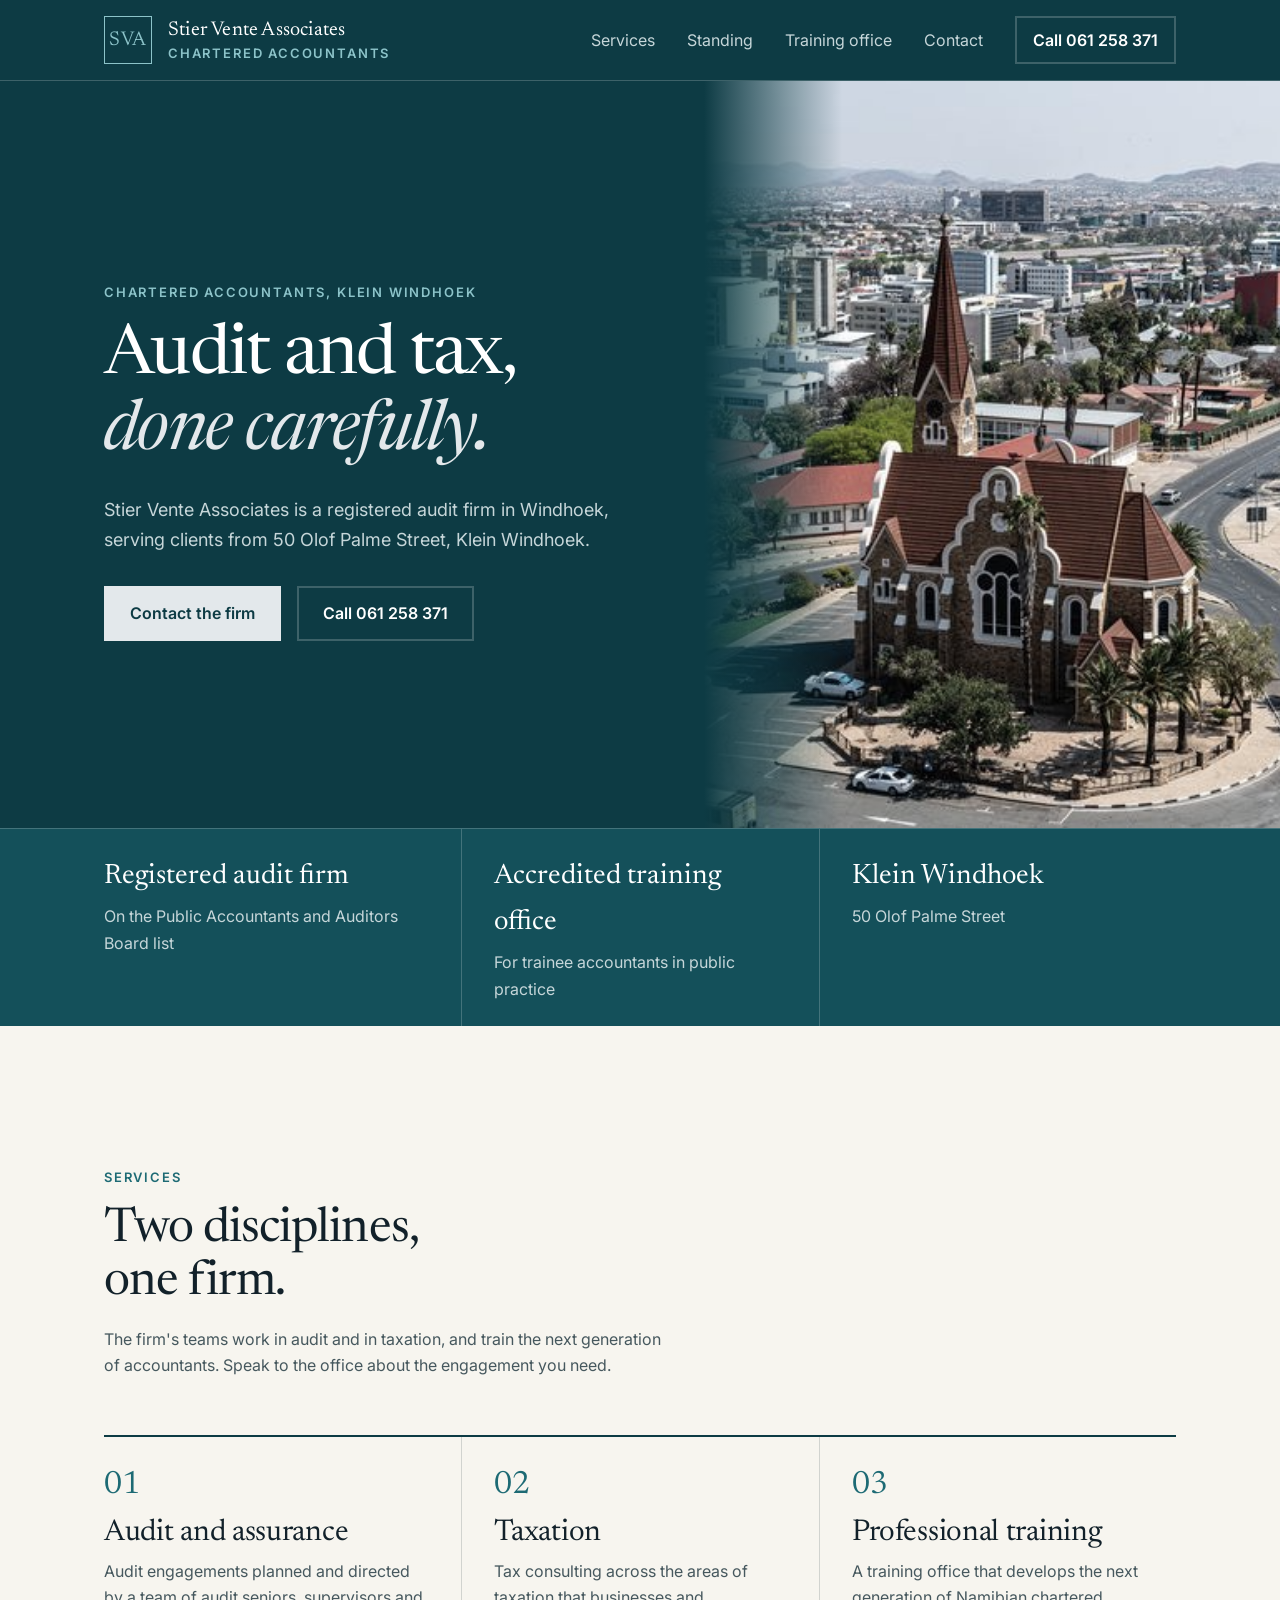
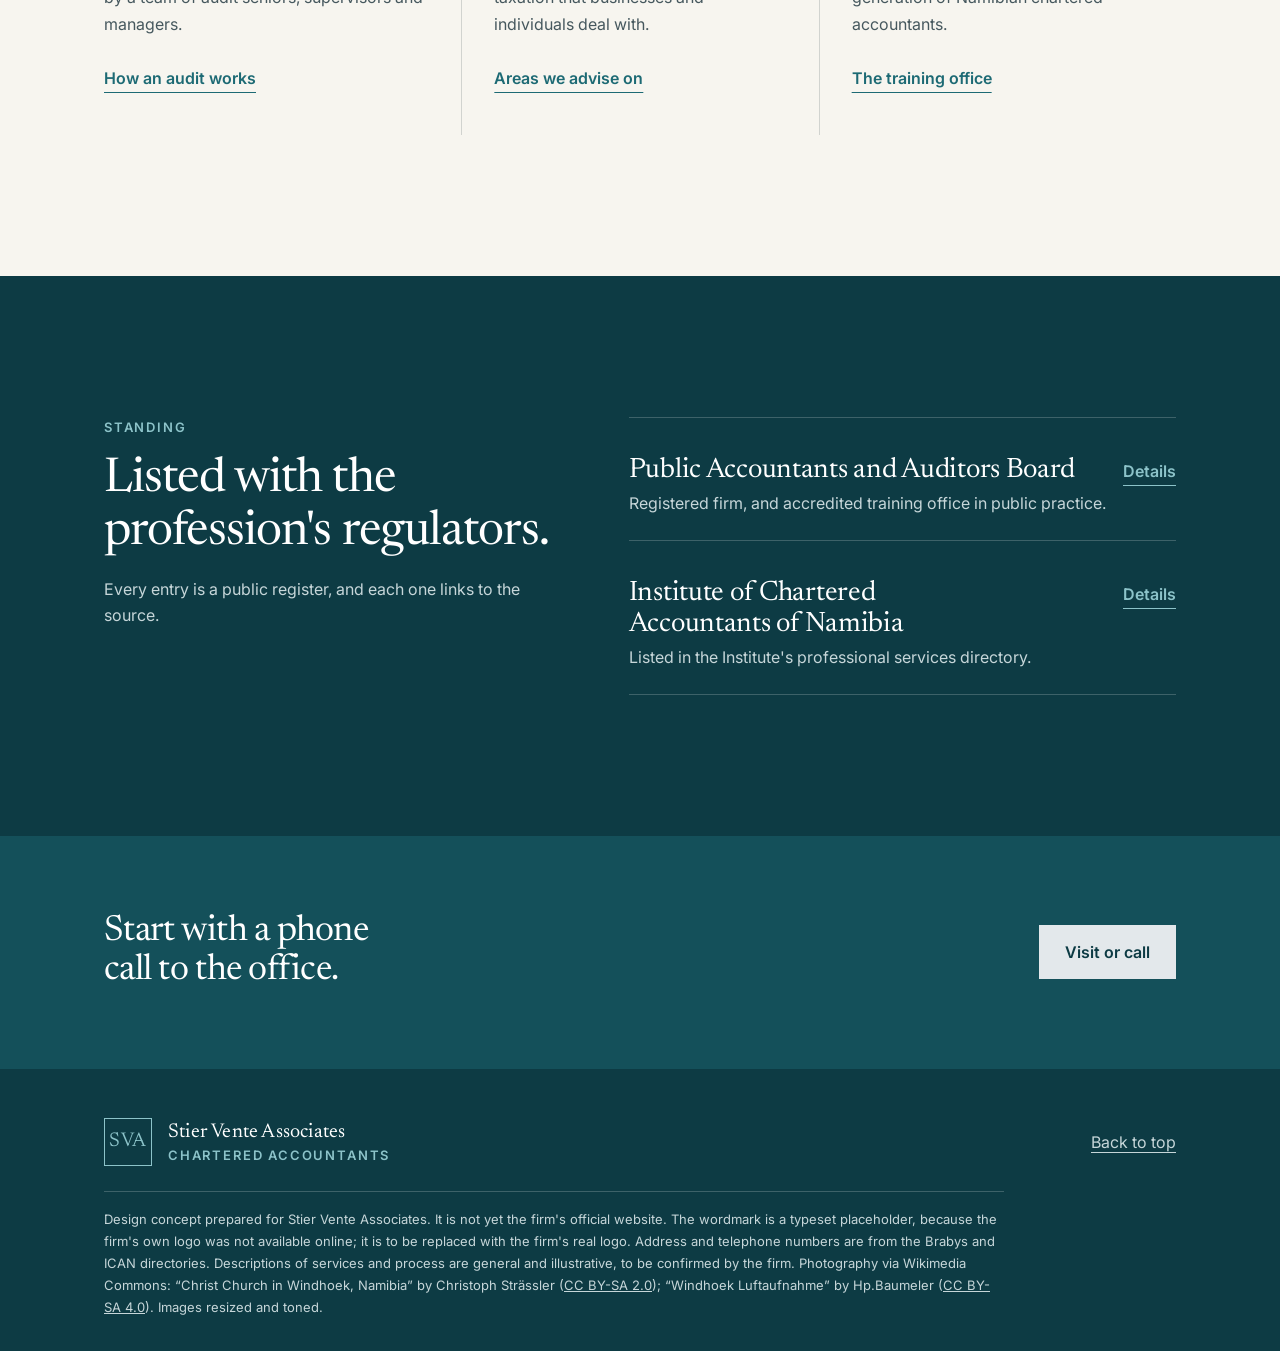
==== commit dd2426ba: "Teal palette, silver-white accents, split into separate pages with fuller content Co-Authored-By: Cl" ====
--- a/index.html
+++ b/index.html
@@ -6,182 +6,24 @@
 <meta name="robots" content="noindex, nofollow">
 <title>Stier Vente Associates | Chartered Accountants, Windhoek</title>
 <meta name="description" content="Stier Vente Associates Chartered Accountants: audit, tax and an accredited training office, at 50 Olof Palme Street, Klein Windhoek.">
-<meta name="theme-color" content="#12332b">
+<meta name="theme-color" content="#0d3b44">
 <link rel="icon" type="image/svg+xml" href="assets/favicon.svg">
 <link rel="preconnect" href="https://fonts.googleapis.com">
 <link rel="preconnect" href="https://fonts.gstatic.com" crossorigin>
 <link href="https://fonts.googleapis.com/css2?family=Newsreader:ital,opsz,wght@0,6..72,400;0,6..72,500;1,6..72,400&family=Inter:wght@400;500;600&display=swap" rel="stylesheet">
-<style>
-:root{
-  /* Deep green and brass on ivory: the quiet register of an audit practice, distinct from the navy used for law firms. */
-  --green:#12332b; --green-2:#1b4a3f; --green-mid:#2c5c50; --green-soft:#9db8b1;
-  --brass:#d4ad5a; --ivory:#f7f5ef; --white:#fff; --ink:#14201c; --slate:#475550;
-  --line:rgba(255,255,255,.2); --line-d:rgba(20,32,28,.16); --mute:#c8d2ce;
-  --serif:"Newsreader",Georgia,"Times New Roman",serif;
-  --sans:"Inter",system-ui,-apple-system,"Segoe UI",sans-serif;
-  --pad:clamp(24px,5vw,72px); --max:1200px;
-}
-*{box-sizing:border-box;margin:0;padding:0}
-html{scroll-behavior:smooth;-webkit-text-size-adjust:100%;scroll-padding-top:96px}
-body{font-family:var(--sans);background:var(--ivory);color:var(--ink);line-height:1.65;font-size:16px;overflow-x:hidden;-webkit-font-smoothing:antialiased}
-img{display:block;max-width:100%}
-a{color:inherit;text-decoration:none}
-button{font:inherit;color:inherit;background:none;border:0;cursor:pointer}
-::selection{background:var(--brass);color:var(--green)}
-:focus-visible{outline:3px solid var(--ink);outline-offset:3px}
-header :focus-visible,
-.hero :focus-visible,
-.facts :focus-visible,
-.dark :focus-visible,
-.callbox :focus-visible,
-footer :focus-visible{outline-color:var(--brass)}
-.wrap{max-width:var(--max);margin:0 auto;padding:0 var(--pad)}
-h1,h2,h3{font-family:var(--serif);font-weight:400;line-height:1.1;text-wrap:balance}
-h1{letter-spacing:-.025em}
-h2{font-size:clamp(2rem,4vw,3rem);letter-spacing:-.02em}
-h3{font-size:1.875rem;letter-spacing:-.01em}
-.eyebrow{font-size:.8125rem;letter-spacing:.14em;text-transform:uppercase;font-weight:600;color:var(--green-mid)}
-.dark .eyebrow{color:var(--green-soft)}
-.skip{position:absolute;left:-999px;top:0;background:var(--white);color:var(--green);padding:12px 16px;z-index:300}
-.skip:focus{left:16px;top:16px}
-.btn{display:inline-flex;align-items:center;justify-content:center;min-height:48px;padding:12px 24px;font-weight:600;font-size:1rem;border:2px solid var(--line);transition:background .25s,color .25s,border-color .25s}
-.btn.fill{background:var(--brass);color:var(--green);border-color:var(--brass)}
-.btn.fill:hover{background:var(--white);border-color:var(--white)}
-.btn.ghost{color:var(--white);border-color:var(--line)}
-.btn.ghost:hover{background:var(--white);color:var(--green);border-color:var(--white)}
-.btn:active{transform:translateY(1px)}
-
-/* wordmark: set in type, a placeholder until the firm supplies its own logo */
-.mark{display:flex;align-items:center;gap:16px;min-width:0}
-.mono{flex:none;width:48px;height:48px;display:grid;place-items:center;border:1.5px solid var(--green-soft);color:var(--green-soft);font-family:var(--serif);font-size:1.25rem;letter-spacing:.04em}
-.mark .nm{font-family:var(--serif);color:var(--white);font-size:1.25rem;line-height:1.1;letter-spacing:.01em}
-.mark .nm small{display:block;font:600 .8125rem var(--sans);letter-spacing:.14em;color:var(--green-soft);margin-top:4px;text-transform:uppercase}
-
-header{position:fixed;top:0;left:0;right:0;z-index:100;background:var(--green);border-bottom:1px solid var(--line);transition:top .35s}
-header.hide{top:-81px}
-.nav{display:flex;align-items:center;justify-content:space-between;height:80px;gap:24px}
-.links{display:flex;gap:32px;align-items:center}
-.links a{color:var(--mute);font-size:1rem;padding:12px 0;text-decoration:underline transparent 2px;text-underline-offset:8px;transition:color .25s,text-decoration-color .25s}
-.links a:hover{color:var(--white);text-decoration-color:var(--white)}
-.links .btn{color:var(--white);min-height:48px;padding:8px 16px;text-decoration:none;background:transparent;border-color:var(--line)}
-.links .btn:hover{background:var(--white);border-color:var(--white);color:var(--green)}
-#burger{display:none;width:48px;height:48px;position:relative;z-index:2}
-#burger i{position:absolute;left:12px;right:12px;height:2px;background:var(--white);transition:transform .3s,top .3s}
-#burger i:first-child{top:18px}#burger i:last-child{top:28px}
-.open #burger i:first-child{top:23px;transform:rotate(45deg)}
-.open #burger i:last-child{top:23px;transform:rotate(-45deg)}
-
-/* hero */
-.hero{background:var(--green);color:var(--white);display:grid;grid-template-columns:1.1fr .9fr;min-height:92svh;padding-top:80px}
-.hero .copy{padding:clamp(48px,8vw,112px) clamp(24px,5vw,72px) clamp(48px,7vw,88px) max(var(--pad),calc((100vw - var(--max))/2 + var(--pad)));display:flex;flex-direction:column;justify-content:center}
-.hero h1{font-size:clamp(3rem,5.4vw,4.5rem);max-width:13ch;margin:16px 0 24px}
-.hero h1 em{font-style:italic;color:var(--brass)}
-.hero p.lead{max-width:520px;color:var(--mute);font-size:1.125rem}
-.cta{display:flex;gap:16px;flex-wrap:wrap;margin-top:32px}
-.hero .pic{position:relative;min-height:336px}
-.hero .pic img{position:absolute;inset:0;width:100%;height:100%;object-fit:cover;object-position:50% 40%;filter:saturate(.6)}
-.hero .pic::after{content:"";position:absolute;inset:0;background:linear-gradient(90deg,var(--green) 0,rgba(18,51,43,0) 24%)}
-
-/* facts strip */
-.facts{background:var(--green-2);color:var(--white);border-top:1px solid var(--line)}
-.facts ul{list-style:none;display:grid;grid-template-columns:repeat(3,1fr)}
-.facts li{padding:24px 32px 24px 0;font-size:1rem;color:var(--mute)}
-.facts li+li{padding-left:32px;border-left:1px solid var(--line)}
-.facts b{display:block;font-family:var(--serif);font-weight:400;font-size:1.75rem;color:var(--white);margin-bottom:4px}
-
-/* services */
-.services{padding:clamp(80px,11vw,144px) 0;background:var(--ivory)}
-.services h2{margin:16px 0;max-width:18ch}
-.services .sub{color:var(--slate);max-width:560px}
-.svc{display:grid;grid-template-columns:repeat(3,1fr);margin-top:56px;border-top:2px solid var(--green)}
-.svc article{padding:32px 32px 32px 0}
-.svc article+article{padding-left:32px;border-left:1px solid var(--line-d)}
-.svc .n{font-family:var(--serif);font-size:2rem;line-height:1;color:var(--green-mid)}
-.svc h3{margin:16px 0 8px}
-.svc p{color:var(--slate)}
-
-/* registered */
-.reg{background:var(--green);color:var(--white);padding:clamp(80px,11vw,144px) 0}
-.reg .grid{display:grid;grid-template-columns:.9fr 1.1fr;gap:clamp(32px,6vw,96px);align-items:start}
-.reg h2{margin:16px 0}
-.reg .lede{color:var(--mute);max-width:432px}
-.reg ul{list-style:none;border-top:1px solid var(--line)}
-.reg li{display:grid;grid-template-columns:1fr auto;gap:16px;padding:24px 0;border-bottom:1px solid var(--line);align-items:baseline}
-.reg li h3{font-size:1.75rem}
-.reg li p{color:var(--mute);font-size:1rem;margin-top:4px}
-.reg li a{color:var(--green-soft);font-weight:600;font-size:1rem;text-decoration:underline;text-underline-offset:8px;padding:16px 0;white-space:nowrap}
-.reg li a:hover{color:var(--brass)}
-
-/* training */
-.train{position:relative;overflow:hidden;color:var(--white);padding:clamp(96px,12vw,168px) 0}
-.train>img{position:absolute;inset:0;width:100%;height:100%;object-fit:cover;object-position:50% 60%;filter:saturate(.6)}
-.train::before{content:"";position:absolute;inset:0;z-index:1;background:linear-gradient(90deg,rgba(18,51,43,.78) 0%,rgba(18,51,43,.72) 32%,rgba(18,51,43,.35) 58%,rgba(18,51,43,.22) 100%)}
-.train .wrap{position:relative;z-index:2}
-.train h2{margin:16px 0;max-width:17ch}
-.train p.t{color:var(--mute);max-width:560px;font-size:1.125rem}
-
-/* contact */
-.contact{padding:clamp(80px,11vw,144px) 0 0;background:var(--ivory)}
-.contact .grid{display:grid;grid-template-columns:1fr 1fr;gap:clamp(32px,6vw,96px);align-items:start}
-.contact h2{margin:16px 0 32px}
-.dl div{display:grid;grid-template-columns:112px 1fr;gap:16px;padding:16px 0;border-top:1px solid var(--line-d)}
-.dl dt{font-size:.8125rem;letter-spacing:.12em;text-transform:uppercase;font-weight:600;color:var(--green-mid);padding-top:8px}
-.dl dd{font-family:var(--serif);font-size:1.75rem;line-height:1.35}
-.dl dd a{text-decoration:underline var(--line-d) 1px;text-underline-offset:8px;display:inline-block;padding:8px 0}
-.dl dd a:hover{text-decoration-color:var(--green-mid)}
-.dl dd small{display:block;font-family:var(--sans);font-size:1rem;color:var(--slate);margin-top:4px}
-.callbox{background:var(--green);color:var(--white);padding:clamp(32px,3.6vw,48px)}
-.callbox h3{margin-bottom:8px}
-.callbox p{color:var(--mute);margin-bottom:24px}
-.callbox .btn{width:100%;margin-top:8px}
-.map{margin-top:clamp(64px,8vw,112px);background:var(--green-2);position:relative;overflow:hidden}
-.map iframe{display:block;width:100%;height:416px;border:0;filter:grayscale(1) contrast(1.08) brightness(.9) sepia(.4) hue-rotate(105deg) saturate(.5)}
-.map::after{content:"";position:absolute;inset:0;pointer-events:none;background:var(--green);opacity:.2;mix-blend-mode:multiply}
-
-footer{background:var(--green);color:var(--mute);padding:48px 0 32px}
-.fb{display:flex;justify-content:space-between;align-items:center;gap:24px;flex-wrap:wrap}
-.fb a.top{text-decoration:underline;text-underline-offset:4px;padding:12px 0}
-.fb a.top:hover{color:var(--white)}
-.credits{font-size:.8125rem;margin-top:24px;line-height:1.7;max-width:900px;border-top:1px solid var(--line);padding-top:16px}
-.credits a{text-decoration:underline}
-
-@media (max-width:1000px){.svc{grid-template-columns:1fr}.svc article{padding:32px 0}.svc article+article{padding-left:0;border-left:0;border-top:1px solid var(--line-d)}}
-@media (max-width:900px){
-  #burger{display:block;z-index:2}
-  .links{position:fixed;inset:0;z-index:1;background:var(--green);flex-direction:column;justify-content:center;gap:24px;visibility:hidden;opacity:0;pointer-events:none;transition:opacity .25s,visibility 0s .25s}
-  .open .links{visibility:visible;opacity:1;pointer-events:auto;transition:opacity .25s}
-  .links a{font-family:var(--serif);font-size:1.875rem;color:var(--white)}
-  .links .btn{font-family:var(--sans);font-size:1rem;margin-top:16px}
-  .hero{grid-template-columns:1fr;min-height:0}
-  .hero .copy{padding:40px var(--pad) 56px}
-  .hero .pic{min-height:280px;order:-1}
-  .hero .pic::after{background:linear-gradient(0deg,var(--green) 0,rgba(18,51,43,0) 40%)}
-  .facts ul{grid-template-columns:1fr}
-  .facts li,.facts li+li{padding:16px 0;border-left:0}
-  .facts li+li{border-top:1px solid var(--line)}
-  .reg .grid,.contact .grid{grid-template-columns:1fr}
-  .dl div{grid-template-columns:1fr;gap:8px}
-  .reg li{grid-template-columns:1fr;gap:8px}
-  .train::before{background:linear-gradient(0deg,rgba(18,51,43,.78) 0%,rgba(18,51,43,.7) 42%,rgba(18,51,43,.28) 100%)}
-}
-@media (max-width:560px){.mark .nm{font-size:1.125rem}}
-@media (prefers-reduced-motion:reduce){*,*::before,*::after{transition-duration:.01ms!important;scroll-behavior:auto!important}}
-</style>
+<link rel="stylesheet" href="assets/site.css">
 </head>
 <body>
 <a class="skip" href="#main">Skip to content</a>
 
 <header id="hdr">
   <div class="wrap nav">
-    <a href="#top" class="mark" aria-label="Stier Vente Associates, back to top">
+    <a href="index.html" class="mark" aria-label="Stier Vente Associates, home">
       <span class="mono" aria-hidden="true">SVA</span>
       <span class="nm">Stier Vente Associates<small>Chartered Accountants</small></span>
     </a>
     <nav class="links" id="links" aria-label="Main">
-      <a href="#services">Services</a>
-      <a href="#registered">Registered</a>
-      <a href="#training">Training office</a>
-      <a href="#contact">Contact</a>
+      <a href="services.html">Services</a><a href="standing.html">Standing</a><a href="training.html">Training office</a><a href="contact.html">Contact</a>
       <a href="tel:+26461258371" class="btn">Call 061 258 371</a>
     </nav>
     <button id="burger" aria-label="Menu" aria-expanded="false" aria-controls="links"><i></i><i></i></button>
@@ -196,7 +38,7 @@
     <h1>Audit and tax, <em>done carefully.</em></h1>
     <p class="lead">Stier Vente Associates is a registered audit firm in Windhoek, serving clients from 50 Olof Palme Street, Klein Windhoek.</p>
     <div class="cta">
-      <a href="#contact" class="btn fill">Contact the firm</a>
+      <a href="contact.html" class="btn fill">Contact the firm</a>
       <a href="tel:+26461258371" class="btn ghost">Call 061 258 371</a>
     </div>
   </div>
@@ -213,60 +55,38 @@
   </div>
 </section>
 
-<section class="services" id="services">
+<section class="services">
   <div class="wrap">
     <p class="eyebrow">Services</p>
     <h2>Two disciplines, one firm.</h2>
-    <p class="sub">The firm's teams work in audit and in taxation. Speak to the office about the engagement you need.</p>
+    <p class="sub">The firm's teams work in audit and in taxation, and train the next generation of accountants. Speak to the office about the engagement you need.</p>
     <div class="svc">
-      <article><span class="n">01</span><h3>Audit and assurance</h3><p>Audit engagements planned and directed by a team of audit seniors, supervisors and managers.</p></article>
-      <article><span class="n">02</span><h3>Taxation</h3><p>Tax consulting across the areas of taxation that businesses and individuals deal with.</p></article>
-      <article><span class="n">03</span><h3>Professional training</h3><p>A training office that develops the next generation of Namibian chartered accountants.</p></article>
+      <article><span class="n">01</span><h3><a href="services.html#audit">Audit and assurance</a></h3><p>Audit engagements planned and directed by a team of audit seniors, supervisors and managers.</p><a class="more" href="services.html#audit">How an audit works</a></article>
+      <article><span class="n">02</span><h3><a href="services.html#tax">Taxation</a></h3><p>Tax consulting across the areas of taxation that businesses and individuals deal with.</p><a class="more" href="services.html#tax">Areas we advise on</a></article>
+      <article><span class="n">03</span><h3><a href="training.html">Professional training</a></h3><p>A training office that develops the next generation of Namibian chartered accountants.</p><a class="more" href="training.html">The training office</a></article>
     </div>
   </div>
 </section>
 
-<section class="reg dark" id="registered">
+<section class="reg dark">
   <div class="wrap grid">
     <div>
       <p class="eyebrow">Standing</p>
       <h2>Listed with the profession's regulators.</h2>
-      <p class="lede">Every entry below is a public register. Each one links to the source.</p>
+      <p class="lede">Every entry is a public register, and each one links to the source.</p>
     </div>
     <ul>
-      <li><div><h3>Public Accountants and Auditors Board</h3><p>Registered firm, and accredited training office in public practice.</p></div><a href="https://paab.com.na/page/training-offices" rel="noopener">View the PAAB list</a></li>
-      <li><div><h3>Institute of Chartered Accountants of Namibia</h3><p>Listed in the Institute's professional services directory.</p></div><a href="https://ican.com.na/professional-services/" rel="noopener">View the ICAN directory</a></li>
+      <li><div><h3>Public Accountants and Auditors Board</h3><p>Registered firm, and accredited training office in public practice.</p></div><a href="standing.html">Details</a></li>
+      <li><div><h3>Institute of Chartered Accountants of Namibia</h3><p>Listed in the Institute's professional services directory.</p></div><a href="standing.html">Details</a></li>
     </ul>
   </div>
 </section>
 
-<section class="train dark" id="training">
-  <img src="assets/windhoek.jpg" srcset="assets/windhoek-800.jpg 800w, assets/windhoek-1400.jpg 1400w, assets/windhoek.jpg 1920w" sizes="100vw" width="1920" height="1080" loading="lazy" alt="Windhoek seen from the air, with the Khomas highlands beyond">
+<section class="band dark">
   <div class="wrap">
-    <p class="eyebrow">Training office</p>
-    <h2>Where trainee accountants earn their experience.</h2>
-    <p class="t">As an accredited training office, the firm trains aspiring chartered accountants in public practice, alongside the audit and tax work it does for clients.</p>
+    <h2>Start with a phone call to the office.</h2>
+    <a href="contact.html" class="btn fill">Visit or call</a>
   </div>
-</section>
-
-<section class="contact" id="contact">
-  <div class="wrap grid">
-    <div>
-      <p class="eyebrow">Contact</p>
-      <h2>Visit or call the office.</h2>
-      <dl class="dl">
-        <div><dt>Office</dt><dd>50 Olof Palme Street<small>Klein Windhoek, Windhoek</small></dd></div>
-        <div><dt>Telephone</dt><dd><a href="tel:+26461258371">+264 61 258 371</a><br><a href="tel:+26461264440">+264 61 264 440</a></dd></div>
-      </dl>
-    </div>
-    <div class="callbox">
-      <h3>Talk to the firm directly.</h3>
-      <p>The quickest way to start an audit or tax engagement is a phone call to the office.</p>
-      <a class="btn fill" href="tel:+26461258371">Call +264 61 258 371</a>
-      <a class="btn ghost" href="tel:+26461264440">Call +264 61 264 440</a>
-    </div>
-  </div>
-  <div class="map"><iframe title="Map showing 50 Olof Palme Street, Klein Windhoek" width="1200" height="416" loading="lazy" referrerpolicy="no-referrer-when-downgrade" src="https://www.google.com/maps?q=50+Olof+Palme+Street,+Klein+Windhoek,+Namibia&z=16&output=embed"></iframe></div>
 </section>
 
 </main>
@@ -277,23 +97,9 @@
       <span class="mark"><span class="mono" aria-hidden="true">SVA</span><span class="nm">Stier Vente Associates<small>Chartered Accountants</small></span></span>
       <a class="top" href="#top">Back to top</a>
     </div>
-    <p class="credits">Design concept prepared for Stier Vente Associates. It is not yet the firm's official website. The wordmark is a typeset placeholder, because the firm's own logo was not available online; it is to be replaced with the firm's real logo. Address and telephone numbers are from the Brabys and ICAN directories. Photography via Wikimedia Commons: “Christ Church in Windhoek, Namibia” by Christoph Strässler (<a href="https://creativecommons.org/licenses/by-sa/2.0/" rel="noopener">CC BY-SA 2.0</a>); “Windhoek Luftaufnahme” by Hp.Baumeler (<a href="https://creativecommons.org/licenses/by-sa/4.0/" rel="noopener">CC BY-SA 4.0</a>). Images resized and toned.</p>
+    <p class="credits">Design concept prepared for Stier Vente Associates. It is not yet the firm's official website. The wordmark is a typeset placeholder, because the firm's own logo was not available online; it is to be replaced with the firm's real logo. Address and telephone numbers are from the Brabys and ICAN directories. Descriptions of services and process are general and illustrative, to be confirmed by the firm. Photography via Wikimedia Commons: &ldquo;Christ Church in Windhoek, Namibia&rdquo; by Christoph Str&auml;ssler (<a href="https://creativecommons.org/licenses/by-sa/2.0/" rel="noopener">CC BY-SA 2.0</a>); &ldquo;Windhoek Luftaufnahme&rdquo; by Hp.Baumeler (<a href="https://creativecommons.org/licenses/by-sa/4.0/" rel="noopener">CC BY-SA 4.0</a>). Images resized and toned.</p>
   </div>
 </footer>
-
-<script>
-(()=>{
-const $=(s,r=document)=>r.querySelector(s), $$=(s,r=document)=>[...r.querySelectorAll(s)];
-const hdr=$('#hdr'), burger=$('#burger'); let last=0, tick=false;
-const closeMenu=()=>{hdr.classList.remove('open');burger.setAttribute('aria-expanded','false');document.body.style.overflow=''};
-burger.addEventListener('click',()=>{const o=hdr.classList.toggle('open');burger.setAttribute('aria-expanded',o);document.body.style.overflow=o?'hidden':''});
-$$('#links a').forEach(a=>a.addEventListener('click',closeMenu));
-addEventListener('keydown',e=>{if(e.key==='Escape'&&hdr.classList.contains('open')){closeMenu();burger.focus()}});
-addEventListener('scroll',()=>{if(tick)return;tick=true;requestAnimationFrame(()=>{const y=scrollY;
-  if(!hdr.classList.contains('open')&&!hdr.contains(document.activeElement))hdr.classList.toggle('hide',y>last&&y>500);
-  last=y;tick=false})},{passive:true});
-hdr.addEventListener('focusin',()=>hdr.classList.remove('hide'));
-})();
-</script>
+<script src="assets/site.js"></script>
 </body>
 </html>
--- a/assets/site.css
+++ b/assets/site.css
@@ -0,0 +1,184 @@
+:root{
+  /* Deep teal and silver on ivory: the quiet register of an audit practice. (Variable names kept from the first palette.) */
+  --green:#0d3b44; --green-2:#14505a; --green-mid:#1d6a74; --green-soft:#8cc3c9;
+  --brass:#e3e8eb; --ivory:#f7f5ef; --white:#fff; --ink:#12212a; --slate:#46585e;
+  --line:rgba(255,255,255,.2); --line-d:rgba(18,33,42,.16); --mute:#c6d6d9;
+  --serif:"Newsreader",Georgia,"Times New Roman",serif;
+  --sans:"Inter",system-ui,-apple-system,"Segoe UI",sans-serif;
+  --pad:clamp(24px,5vw,72px); --max:1200px;
+}
+*{box-sizing:border-box;margin:0;padding:0}
+html{scroll-behavior:smooth;-webkit-text-size-adjust:100%;scroll-padding-top:96px}
+body{font-family:var(--sans);background:var(--ivory);color:var(--ink);line-height:1.65;font-size:16px;overflow-x:hidden;-webkit-font-smoothing:antialiased}
+img{display:block;max-width:100%}
+a{color:inherit;text-decoration:none}
+button{font:inherit;color:inherit;background:none;border:0;cursor:pointer}
+::selection{background:var(--brass);color:var(--green)}
+:focus-visible{outline:3px solid var(--ink);outline-offset:3px}
+header :focus-visible,
+.hero :focus-visible,
+.facts :focus-visible,
+.dark :focus-visible,
+.callbox :focus-visible,
+footer :focus-visible{outline-color:var(--brass)}
+.wrap{max-width:var(--max);margin:0 auto;padding:0 var(--pad)}
+h1,h2,h3{font-family:var(--serif);font-weight:400;line-height:1.1;text-wrap:balance}
+h1{letter-spacing:-.025em}
+h2{font-size:clamp(2rem,4vw,3rem);letter-spacing:-.02em}
+h3{font-size:1.875rem;letter-spacing:-.01em}
+.eyebrow{font-size:.8125rem;letter-spacing:.14em;text-transform:uppercase;font-weight:600;color:var(--green-mid)}
+.dark .eyebrow{color:var(--green-soft)}
+.skip{position:absolute;left:-999px;top:0;background:var(--white);color:var(--green);padding:12px 16px;z-index:300}
+.skip:focus{left:16px;top:16px}
+.btn{display:inline-flex;align-items:center;justify-content:center;min-height:48px;padding:12px 24px;font-weight:600;font-size:1rem;border:2px solid var(--line);transition:background .25s,color .25s,border-color .25s}
+.btn.fill{background:var(--brass);color:var(--green);border-color:var(--brass)}
+.btn.fill:hover{background:var(--white);border-color:var(--white)}
+.btn.ghost{color:var(--white);border-color:var(--line)}
+.btn.ghost:hover{background:var(--white);color:var(--green);border-color:var(--white)}
+.btn:active{transform:translateY(1px)}
+
+/* wordmark: set in type, a placeholder until the firm supplies its own logo */
+.mark{display:flex;align-items:center;gap:16px;min-width:0}
+.mono{flex:none;width:48px;height:48px;display:grid;place-items:center;border:1.5px solid var(--green-soft);color:var(--green-soft);font-family:var(--serif);font-size:1.25rem;letter-spacing:.04em}
+.mark .nm{font-family:var(--serif);color:var(--white);font-size:1.25rem;line-height:1.1;letter-spacing:.01em}
+.mark .nm small{display:block;font:600 .8125rem var(--sans);letter-spacing:.14em;color:var(--green-soft);margin-top:4px;text-transform:uppercase}
+
+header{position:fixed;top:0;left:0;right:0;z-index:100;background:var(--green);border-bottom:1px solid var(--line);transition:top .35s}
+header.hide{top:-81px}
+.nav{display:flex;align-items:center;justify-content:space-between;height:80px;gap:24px}
+.links{display:flex;gap:32px;align-items:center}
+.links a{color:var(--mute);font-size:1rem;padding:12px 0;text-decoration:underline transparent 2px;text-underline-offset:8px;transition:color .25s,text-decoration-color .25s}
+.links a[aria-current]{color:var(--white);text-decoration-color:var(--brass)}
+.links a:hover{color:var(--white);text-decoration-color:var(--white)}
+.links .btn{color:var(--white);min-height:48px;padding:8px 16px;text-decoration:none;background:transparent;border-color:var(--line)}
+.links .btn:hover{background:var(--white);border-color:var(--white);color:var(--green)}
+#burger{display:none;width:48px;height:48px;position:relative;z-index:2}
+#burger i{position:absolute;left:12px;right:12px;height:2px;background:var(--white);transition:transform .3s,top .3s}
+#burger i:first-child{top:18px}#burger i:last-child{top:28px}
+.open #burger i:first-child{top:23px;transform:rotate(45deg)}
+.open #burger i:last-child{top:23px;transform:rotate(-45deg)}
+
+/* hero */
+.hero{background:var(--green);color:var(--white);display:grid;grid-template-columns:1.1fr .9fr;min-height:92svh;padding-top:80px}
+.hero .copy{padding:clamp(48px,8vw,112px) clamp(24px,5vw,72px) clamp(48px,7vw,88px) max(var(--pad),calc((100vw - var(--max))/2 + var(--pad)));display:flex;flex-direction:column;justify-content:center}
+.hero h1{font-size:clamp(3rem,5.4vw,4.5rem);max-width:13ch;margin:16px 0 24px}
+.hero h1 em{font-style:italic;color:var(--brass)}
+.hero p.lead{max-width:520px;color:var(--mute);font-size:1.125rem}
+.cta{display:flex;gap:16px;flex-wrap:wrap;margin-top:32px}
+.hero .pic{position:relative;min-height:336px}
+.hero .pic img{position:absolute;inset:0;width:100%;height:100%;object-fit:cover;object-position:50% 40%;filter:saturate(.6)}
+.hero .pic::after{content:"";position:absolute;inset:0;background:linear-gradient(90deg,var(--green) 0,rgba(13,59,68,0) 24%)}
+
+/* facts strip */
+.facts{background:var(--green-2);color:var(--white);border-top:1px solid var(--line)}
+.facts ul{list-style:none;display:grid;grid-template-columns:repeat(3,1fr)}
+.facts li{padding:24px 32px 24px 0;font-size:1rem;color:var(--mute)}
+.facts li+li{padding-left:32px;border-left:1px solid var(--line)}
+.facts b{display:block;font-family:var(--serif);font-weight:400;font-size:1.75rem;color:var(--white);margin-bottom:4px}
+
+/* services */
+.services{padding:clamp(80px,11vw,144px) 0;background:var(--ivory)}
+.services h2{margin:16px 0;max-width:18ch}
+.services .sub{color:var(--slate);max-width:560px}
+.svc{display:grid;grid-template-columns:repeat(3,1fr);margin-top:56px;border-top:2px solid var(--green)}
+.svc article{padding:32px 32px 32px 0}
+.svc article+article{padding-left:32px;border-left:1px solid var(--line-d)}
+.svc .n{font-family:var(--serif);font-size:2rem;line-height:1;color:var(--green-mid)}
+.svc h3{margin:16px 0 8px}
+.svc p{color:var(--slate)}
+
+/* registered */
+.reg{background:var(--green);color:var(--white);padding:clamp(80px,11vw,144px) 0}
+.reg .grid{display:grid;grid-template-columns:.9fr 1.1fr;gap:clamp(32px,6vw,96px);align-items:start}
+.reg h2{margin:16px 0}
+.reg .lede{color:var(--mute);max-width:432px}
+.reg ul{list-style:none;border-top:1px solid var(--line)}
+.reg li{display:grid;grid-template-columns:1fr auto;gap:16px;padding:24px 0;border-bottom:1px solid var(--line);align-items:baseline}
+.reg li h3{font-size:1.75rem}
+.reg li p{color:var(--mute);font-size:1rem;margin-top:4px}
+.reg li a{color:var(--green-soft);font-weight:600;font-size:1rem;text-decoration:underline;text-underline-offset:8px;padding:16px 0;white-space:nowrap}
+.reg li a:hover{color:var(--brass)}
+
+/* training */
+.train{position:relative;overflow:hidden;color:var(--white);padding:clamp(96px,12vw,168px) 0}
+.train>img{position:absolute;inset:0;width:100%;height:100%;object-fit:cover;object-position:50% 60%;filter:saturate(.6)}
+.train::before{content:"";position:absolute;inset:0;z-index:1;background:linear-gradient(90deg,rgba(13,59,68,.78) 0%,rgba(13,59,68,.72) 32%,rgba(13,59,68,.35) 58%,rgba(13,59,68,.22) 100%)}
+.train .wrap{position:relative;z-index:2}
+.train h2{margin:16px 0;max-width:17ch}
+.train p.t{color:var(--mute);max-width:560px;font-size:1.125rem}
+
+/* contact */
+.contact{padding:clamp(80px,11vw,144px) 0 0;background:var(--ivory)}
+.contact .grid{display:grid;grid-template-columns:1fr 1fr;gap:clamp(32px,6vw,96px);align-items:start}
+.contact h2{margin:16px 0 32px}
+.dl div{display:grid;grid-template-columns:112px 1fr;gap:16px;padding:16px 0;border-top:1px solid var(--line-d)}
+.dl dt{font-size:.8125rem;letter-spacing:.12em;text-transform:uppercase;font-weight:600;color:var(--green-mid);padding-top:8px}
+.dl dd{font-family:var(--serif);font-size:1.75rem;line-height:1.35}
+.dl dd a{text-decoration:underline var(--line-d) 1px;text-underline-offset:8px;display:inline-block;padding:8px 0}
+.dl dd a:hover{text-decoration-color:var(--green-mid)}
+.dl dd small{display:block;font-family:var(--sans);font-size:1rem;color:var(--slate);margin-top:4px}
+.callbox{background:var(--green);color:var(--white);padding:clamp(32px,3.6vw,48px)}
+.callbox h3{margin-bottom:8px}
+.callbox p{color:var(--mute);margin-bottom:24px}
+.callbox .btn{width:100%;margin-top:8px}
+.map{margin-top:clamp(64px,8vw,112px);background:var(--green-2);position:relative;overflow:hidden}
+.map iframe{display:block;width:100%;height:416px;border:0;filter:grayscale(1) contrast(1.08) brightness(.9) sepia(.4) hue-rotate(150deg) saturate(.5)}
+.map::after{content:"";position:absolute;inset:0;pointer-events:none;background:var(--green);opacity:.2;mix-blend-mode:multiply}
+
+footer{background:var(--green);color:var(--mute);padding:48px 0 32px}
+.fb{display:flex;justify-content:space-between;align-items:center;gap:24px;flex-wrap:wrap}
+.fb a.top{text-decoration:underline;text-underline-offset:4px;padding:12px 0}
+.fb a.top:hover{color:var(--white)}
+.credits{font-size:.8125rem;margin-top:24px;line-height:1.7;max-width:900px;border-top:1px solid var(--line);padding-top:16px}
+.credits a{text-decoration:underline}
+
+/* inner pages */
+.phead{background:var(--green);color:var(--white);padding:calc(80px + clamp(56px,8vw,112px)) 0 clamp(56px,7vw,96px);border-bottom:1px solid var(--line)}
+.phead h1{font-size:clamp(2.5rem,5vw,4rem);max-width:20ch;margin:16px 0 20px;letter-spacing:-.025em}
+.phead h1 em{font-style:italic;color:var(--brass)}
+.phead .lead{max-width:620px;color:var(--mute);font-size:1.125rem}
+.sec{padding:clamp(64px,9vw,112px) 0}
+.sec.alt{background:var(--white)}
+.sec h2{margin:16px 0 20px;max-width:22ch}
+.sec .intro{color:var(--slate);max-width:640px;font-size:1.0625rem}
+.cols{display:grid;grid-template-columns:repeat(2,1fr);gap:0 clamp(32px,6vw,96px);margin-top:48px;border-top:2px solid var(--green)}
+.cols article{padding:28px 0;border-bottom:1px solid var(--line-d)}
+.cols h3{font-size:1.5rem;margin-bottom:8px}
+.cols p{color:var(--slate)}
+.steps{list-style:none;counter-reset:s;margin-top:48px;border-top:2px solid var(--green)}
+.steps li{counter-increment:s;display:grid;grid-template-columns:72px 1fr;gap:16px;padding:28px 0;border-bottom:1px solid var(--line-d)}
+.steps li::before{content:counter(s,decimal-leading-zero);font-family:var(--serif);font-size:2rem;line-height:1.1;color:var(--green-mid)}
+.steps h3{font-size:1.5rem;margin-bottom:6px}
+.steps p{color:var(--slate);max-width:680px}
+.note{margin-top:40px;padding:20px 24px;border-left:3px solid var(--green-mid);background:rgba(29,106,116,.07);color:var(--slate);max-width:720px}
+.band{background:var(--green-2);color:var(--white);padding:clamp(48px,6vw,80px) 0}
+.band .wrap{display:flex;justify-content:space-between;align-items:center;gap:24px;flex-wrap:wrap}
+.band h2{font-size:clamp(1.75rem,3vw,2.25rem);max-width:24ch}
+.svc article h3 a{text-decoration:underline transparent 2px;text-underline-offset:6px;transition:text-decoration-color .25s}
+.svc article h3 a:hover{text-decoration-color:currentColor}
+.more{display:inline-block;margin-top:16px;font-weight:600;color:var(--green-mid);text-decoration:underline;text-underline-offset:8px;padding:12px 0}
+.train h1{font-size:clamp(2.5rem,5vw,4rem);max-width:17ch;margin:16px 0;letter-spacing:-.025em}
+.pad-top{padding-top:calc(80px + clamp(64px,9vw,112px))}
+@media (max-width:900px){.cols{grid-template-columns:1fr}.steps li{grid-template-columns:48px 1fr}.phead{padding-top:calc(80px + 48px)}}
+
+@media (max-width:1000px){.svc{grid-template-columns:1fr}.svc article{padding:32px 0}.svc article+article{padding-left:0;border-left:0;border-top:1px solid var(--line-d)}}
+@media (max-width:900px){
+  #burger{display:block;z-index:2}
+  .links{position:fixed;inset:0;z-index:1;background:var(--green);flex-direction:column;justify-content:center;gap:24px;visibility:hidden;opacity:0;pointer-events:none;transition:opacity .25s,visibility 0s .25s}
+  .open .links{visibility:visible;opacity:1;pointer-events:auto;transition:opacity .25s}
+  .links a{font-family:var(--serif);font-size:1.875rem;color:var(--white)}
+  .links .btn{font-family:var(--sans);font-size:1rem;margin-top:16px}
+  .hero{grid-template-columns:1fr;min-height:0}
+  .hero .copy{padding:40px var(--pad) 56px}
+  .hero .pic{min-height:280px;order:-1}
+  .hero .pic::after{background:linear-gradient(0deg,var(--green) 0,rgba(13,59,68,0) 40%)}
+  .facts ul{grid-template-columns:1fr}
+  .facts li,.facts li+li{padding:16px 0;border-left:0}
+  .facts li+li{border-top:1px solid var(--line)}
+  .reg .grid,.contact .grid{grid-template-columns:1fr}
+  .dl div{grid-template-columns:1fr;gap:8px}
+  .reg li{grid-template-columns:1fr;gap:8px}
+  .train::before{background:linear-gradient(0deg,rgba(13,59,68,.78) 0%,rgba(13,59,68,.7) 42%,rgba(13,59,68,.28) 100%)}
+}
+@media (max-width:560px){.mark .nm{font-size:1.125rem}}
+@media (prefers-reduced-motion:reduce){*,*::before,*::after{transition-duration:.01ms!important;scroll-behavior:auto!important}}
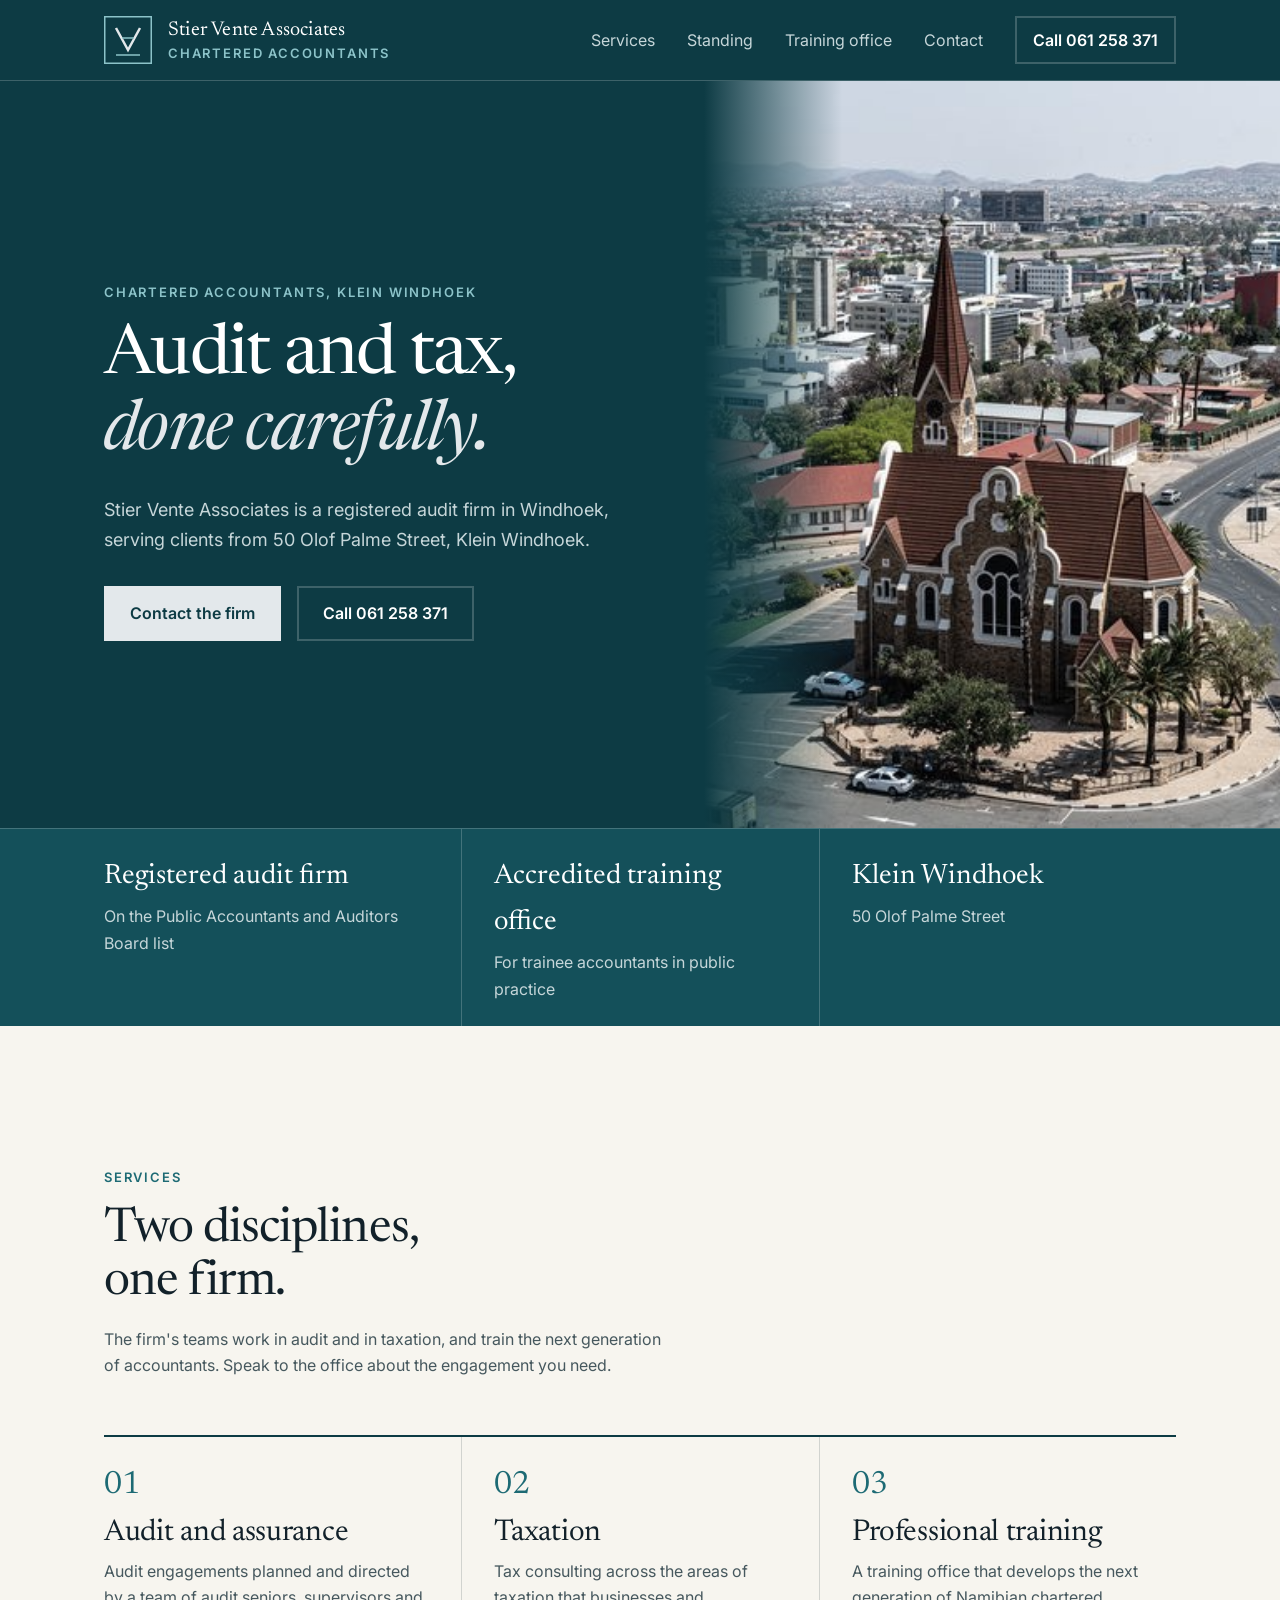
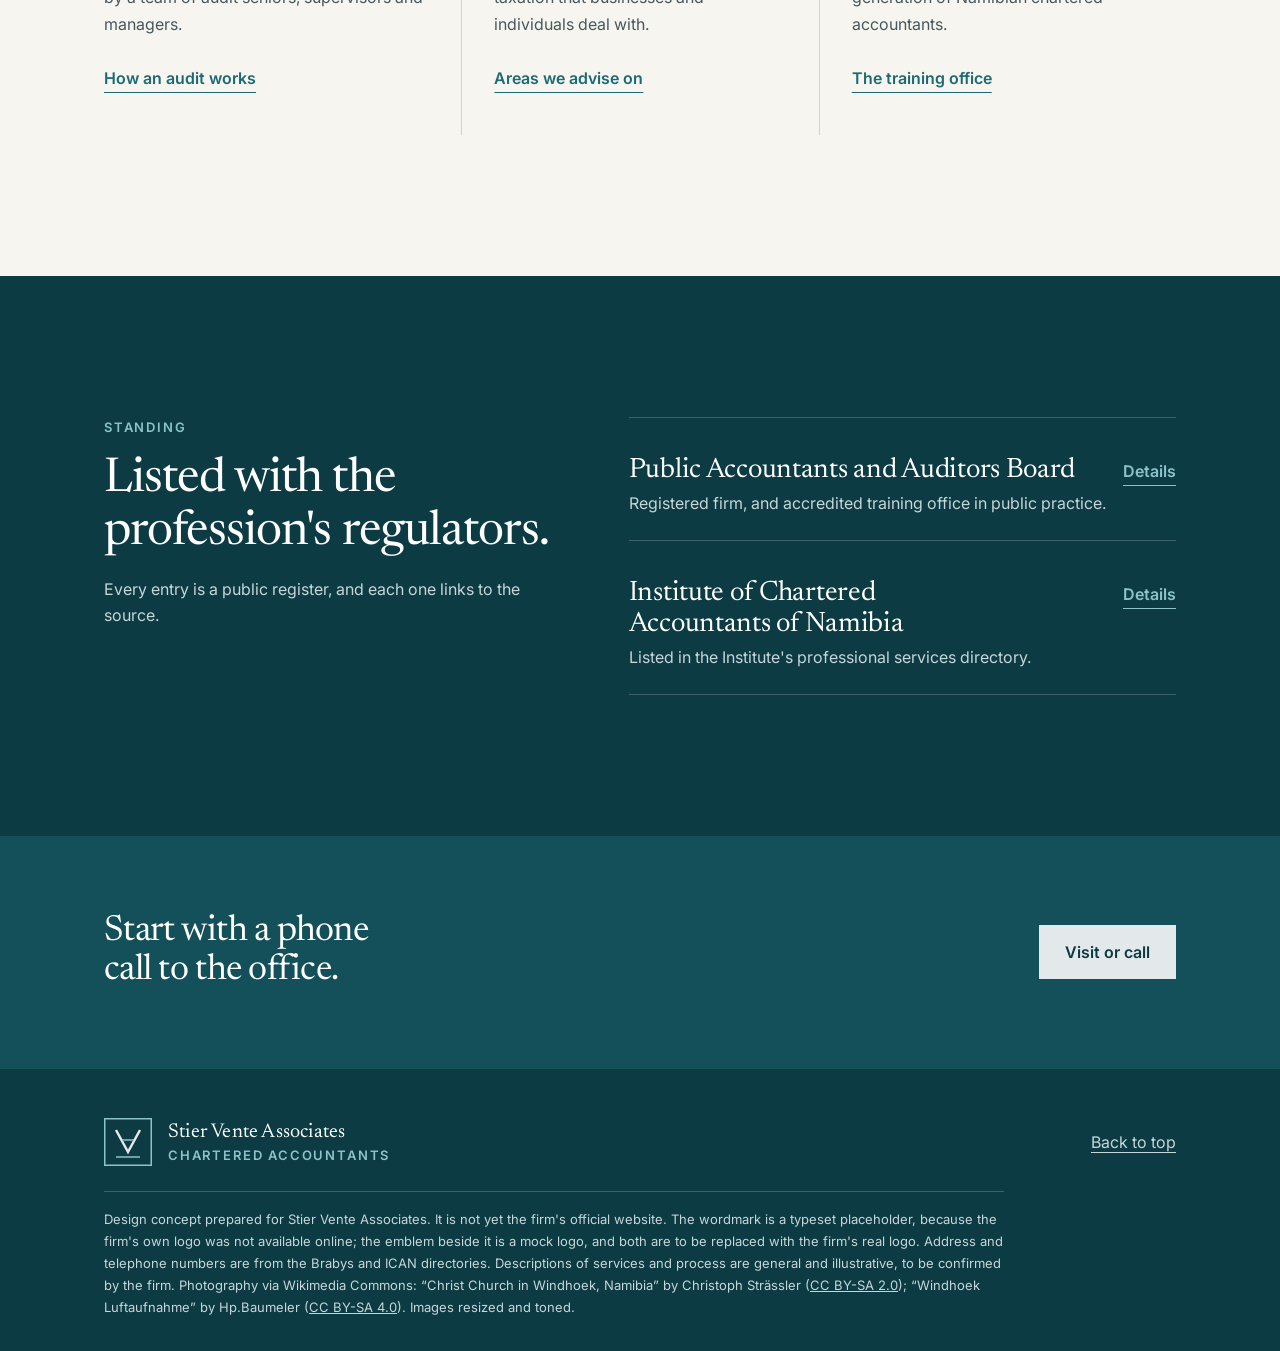
==== commit eee55af4: "Add mock logo and hero image to standing page Co-Authored-By: Claude Sonnet 5.5 <noreply@anthropic.c" ====
--- a/index.html
+++ b/index.html
@@ -19,7 +19,7 @@
 <header id="hdr">
   <div class="wrap nav">
     <a href="index.html" class="mark" aria-label="Stier Vente Associates, home">
-      <span class="mono" aria-hidden="true">SVA</span>
+      <img class="logo" src="assets/logo.svg" width="48" height="48" alt="">
       <span class="nm">Stier Vente Associates<small>Chartered Accountants</small></span>
     </a>
     <nav class="links" id="links" aria-label="Main">
@@ -94,10 +94,10 @@
 <footer>
   <div class="wrap">
     <div class="fb">
-      <span class="mark"><span class="mono" aria-hidden="true">SVA</span><span class="nm">Stier Vente Associates<small>Chartered Accountants</small></span></span>
+      <span class="mark"><img class="logo" src="assets/logo.svg" width="48" height="48" alt=""><span class="nm">Stier Vente Associates<small>Chartered Accountants</small></span></span>
       <a class="top" href="#top">Back to top</a>
     </div>
-    <p class="credits">Design concept prepared for Stier Vente Associates. It is not yet the firm's official website. The wordmark is a typeset placeholder, because the firm's own logo was not available online; it is to be replaced with the firm's real logo. Address and telephone numbers are from the Brabys and ICAN directories. Descriptions of services and process are general and illustrative, to be confirmed by the firm. Photography via Wikimedia Commons: &ldquo;Christ Church in Windhoek, Namibia&rdquo; by Christoph Str&auml;ssler (<a href="https://creativecommons.org/licenses/by-sa/2.0/" rel="noopener">CC BY-SA 2.0</a>); &ldquo;Windhoek Luftaufnahme&rdquo; by Hp.Baumeler (<a href="https://creativecommons.org/licenses/by-sa/4.0/" rel="noopener">CC BY-SA 4.0</a>). Images resized and toned.</p>
+    <p class="credits">Design concept prepared for Stier Vente Associates. It is not yet the firm's official website. The wordmark is a typeset placeholder, because the firm's own logo was not available online; the emblem beside it is a mock logo, and both are to be replaced with the firm's real logo. Address and telephone numbers are from the Brabys and ICAN directories. Descriptions of services and process are general and illustrative, to be confirmed by the firm. Photography via Wikimedia Commons: &ldquo;Christ Church in Windhoek, Namibia&rdquo; by Christoph Str&auml;ssler (<a href="https://creativecommons.org/licenses/by-sa/2.0/" rel="noopener">CC BY-SA 2.0</a>); &ldquo;Windhoek Luftaufnahme&rdquo; by Hp.Baumeler (<a href="https://creativecommons.org/licenses/by-sa/4.0/" rel="noopener">CC BY-SA 4.0</a>). Images resized and toned.</p>
   </div>
 </footer>
 <script src="assets/site.js"></script>
--- a/assets/site.css
+++ b/assets/site.css
@@ -40,6 +40,7 @@
 /* wordmark: set in type, a placeholder until the firm supplies its own logo */
 .mark{display:flex;align-items:center;gap:16px;min-width:0}
 .mono{flex:none;width:48px;height:48px;display:grid;place-items:center;border:1.5px solid var(--green-soft);color:var(--green-soft);font-family:var(--serif);font-size:1.25rem;letter-spacing:.04em}
+.logo{flex:none;width:48px;height:48px}
 .mark .nm{font-family:var(--serif);color:var(--white);font-size:1.25rem;line-height:1.1;letter-spacing:.01em}
 .mark .nm small{display:block;font:600 .8125rem var(--sans);letter-spacing:.14em;color:var(--green-soft);margin-top:4px;text-transform:uppercase}
 
@@ -133,6 +134,8 @@
 .credits a{text-decoration:underline}
 
 /* inner pages */
+.hero.short{min-height:64svh}
+.hero.short .pic img{object-position:50% 55%}
 .phead{background:var(--green);color:var(--white);padding:calc(80px + clamp(56px,8vw,112px)) 0 clamp(56px,7vw,96px);border-bottom:1px solid var(--line)}
 .phead h1{font-size:clamp(2.5rem,5vw,4rem);max-width:20ch;margin:16px 0 20px;letter-spacing:-.025em}
 .phead h1 em{font-style:italic;color:var(--brass)}
